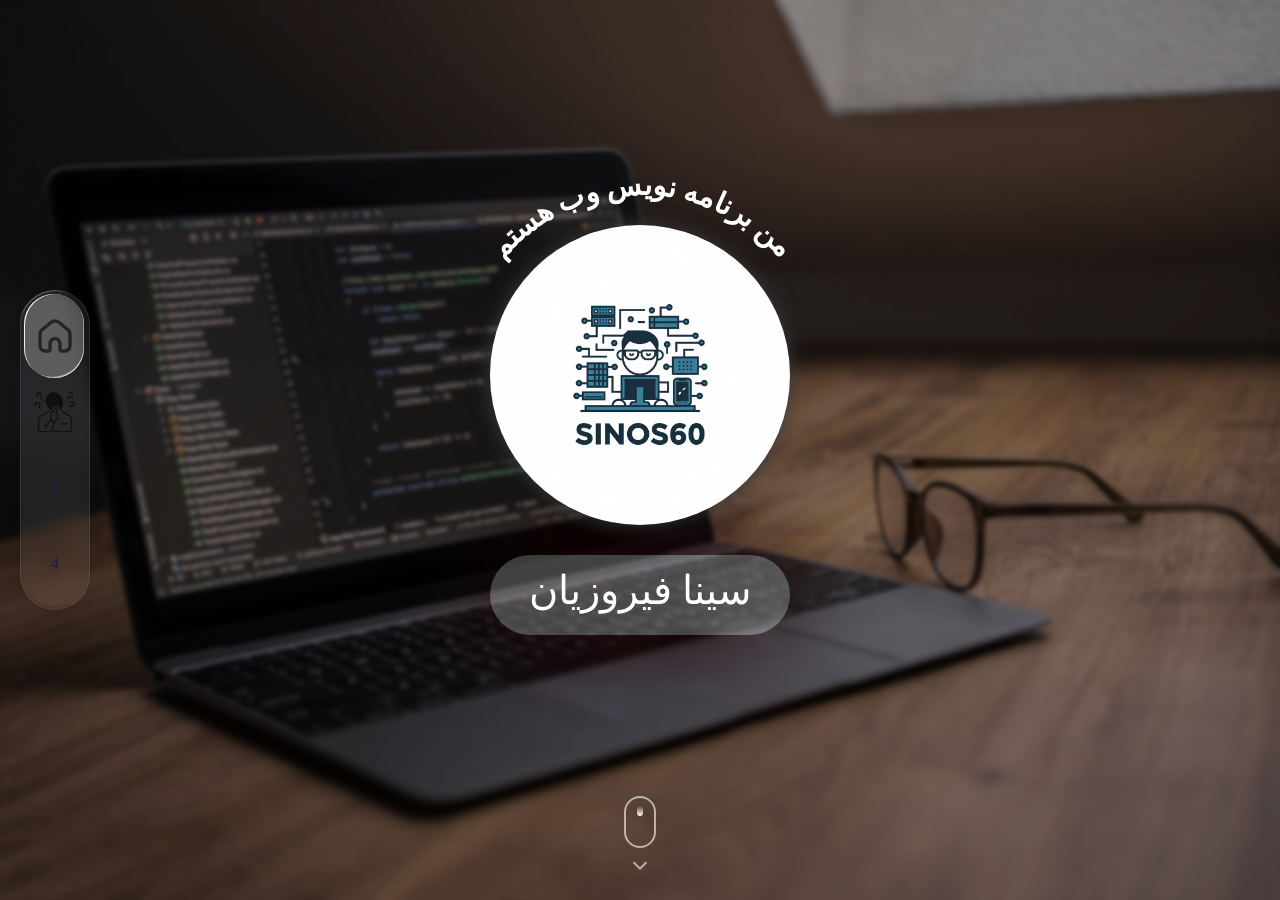
==== index.html @ b19972c1 "adding first version of my Resume" ====
<!DOCTYPE html>
<html lang="en">

<head>
    <meta charset="UTF-8">
    <meta name="viewport" content="width=device-width, initial-scale=1.0">
    <title>سینا فیروزیان | رزومه</title>

    <meta name="description"
        content="رزومه رسمی سینا فیروزیان؛ معرفی سوابق کاری، مهارت‌ها، پروژه‌ها و راه‌های ارتباطی.">
        
    <link href="https://cdn.jsdelivr.net/npm/bootstrap@5.3.8/dist/css/bootstrap.min.css" rel="stylesheet"
        integrity="sha384-sRIl4kxILFvY47J16cr9ZwB07vP4J8+LH7qKQnuqkuIAvNWLzeN8tE5YBujZqJLB" crossorigin="anonymous">


    <link rel="stylesheet" href="https://fonts.cdnfonts.com/css/iranian-sans">
    <link rel="stylesheet" href="/css/navigations.css">
    <link rel="stylesheet" href="/css/stage-1.css">
    <link rel="stylesheet" href="/css/stage-2.css">
    <link rel="stylesheet" href="/css/stage-3.css">


    <style>
        body {
            font-family: 'Iranian Sans';
            font-style: normal;
            font-weight: 800;
            src: local('Iranian Sans'), url('https://fonts.cdnfonts.com/s/19710/irsans.woff') format('woff');
        }


        .stage {
            position: fixed;
            inset: 0;
            opacity: 0;
            transform: scale(1.2);
            pointer-events: none;
            z-index: 0;
        }

        .stage.active {
            opacity: 1;
            transform: scale(1);
            pointer-events: auto;
        }


        .icon-style {
            background-size: cover;
            width: 40px;
            opacity: 0.6;
        }

        .stage {
            will-change: opacity, transform;

            transition: opacity .4s ease-in-out, transform .6s ease-in-out;
        }
    </style>


</head>

<body>

    <fieldset class="switcher">
        <label class="switcher__option">
            <input class="switcher__input" type="radio" name="theme" c-option="1" checked />
            <img class="icon-style" src="img/icon/home.png" alt="">
        </label>
        <label class="switcher__option">
            <input class="switcher__input" type="radio" name="theme" c-option="2" />
            <img class="icon-style" src="img/icon/aboutMeLogo.png" alt="">
        </label>
        <label class="switcher__option">
            <input class="switcher__input" type="radio" name="theme" c-option="3" />3
        </label>
        <label class="switcher__option">
            <input class="switcher__input" type="radio" name="theme" c-option="4" />4
        </label>
    </fieldset>

    <!-- محتوای سکشن 1 -->
    <section class="stage stage-1 active header">
        <div class="head-glasses">
            <svg class="caption-svg" viewBox="0 0 350 200" preserveAspectRatio="xMidYMid meet">
                <path id="text-curve" d="M 0 160 A 160 160 0 0 1 300 160" fill="transparent" />

                <text font-size="25" fill="#333">
                    <textPath id="typing-text" href="#text-curve" startOffset="50%" text-anchor="middle">
                    </textPath>
                </text>
            </svg>
            <img src="img/Sinos60!.jpg" alt="" loading="lazy">
            <div class="caption">
                <div class="name glass-caption">
                    <h1>سینا فیروزیان</h1>
                </div>
            </div>

            <!-- دسکتاپ -->
            <div class="scroll-hint desktop">
                <div class="mouse">
                    <div class="wheel"></div>
                </div>
                <div class="arrow"></div>
            </div>

            <!-- موبایل -->
            <div class="scroll-hint mobile">
                <div class="scroll-hand"></div>
            </div>
        </div>

    </section>


    <!-- محتوای سکشن 2 -->
    <section id="about" class="stage stage-2 about">
        <video class="bg-video" loop muted playsinline>
            <source src="/img/stage-2/stage-2.webm" type="video/webm">
        </video>
        <div class="stage-2-content">
            <h3>پیام را بکشید و جابه‌جا کنید</h3>
            <div id="chatBody"></div>
        </div>
    </section>



    <!-- محتوای سکشن 3 -->
    <section id="stage-3" class="stage stage-3">
        <div class="layout">

            <!-- ستون چپ: مهارت‌ها -->
            <aside class="skills-area">
                <section class="skills">
                    <div class="skill" data-percent="100">
                        <div class="skill-box">
                            <span class="skill-name">BootStrap</span>
                            <div class="fill"></div>
                        </div>
                    </div>

                    <div class="skill" data-percent="90">
                        <div class="skill-box">
                            <span class="skill-name">HTML</span>
                            <div class="fill"></div>
                        </div>
                    </div>

                    <div class="skill" data-percent="85">
                        <div class="skill-box">
                            <span class="skill-name">CSS</span>
                            <div class="fill"></div>
                        </div>
                    </div>

                    <div class="skill" data-percent="80">
                        <div class="skill-box">
                            <span class="skill-name">English</span>
                            <div class="fill"></div>
                        </div>
                    </div>

                    <div class="skill" data-percent="70">
                        <div class="skill-box">
                            <span class="skill-name">SQL</span>
                            <div class="fill"></div>
                        </div>
                    </div>

                    <div class="skill" data-percent="65">
                        <div class="skill-box">
                            <span class="skill-name">Django</span>
                            <div class="fill"></div>
                        </div>
                    </div>

                    <div class="skill" data-percent="55">
                        <div class="skill-box">
                            <span class="skill-name">Python</span>
                            <div class="fill"></div>
                        </div>
                    </div>

                    <div class="skill" data-percent="40">
                        <div class="skill-box">
                            <span class="skill-name">JavaScript</span>
                            <div class="fill"></div>
                        </div>
                    </div>

                    <div class="skill openmodal" data-percent="100" onclick="openModal()">
                        <div class="skill-box">
                            <span id="skill-name" class="skill-name">نمونه کار و مدارک</span>
                            <div id="fill" class="fill ProjectCertificate"></div>
                        </div>
                    </div>


                    <div id="fullModal" class="modal">
                        <div class="modal-content">
                            <span class="close" onclick="closeModal()">×</span>
                            <h2>نمونه کارها</h2>

                            <div class="projects">
                                <div class="project project-1">
                                    <div class="project-name">Explore</div>
                                </div>
                                <div class="project project-2">
                                    <div class="project-name">music-pg</div>
                                </div>
                                <div class="project project-3">
                                    <div class="project-name">panel</div>
                                </div>
                            </div>
                            <hr>
                            <h2 style="border-bottom: 1px solid; width:100px; margin-bottom:5%;padding-bottom:2%;">مدارک
                            </h2>
                            <div>چیزی یافت نشد!</div>
                            </main>
                        </div>
                    </div>

                </section>
            </aside>

            <!-- ستون راست: نمونه کار -->
            <main class="right">
                <h2>نمونه کارها</h2>

                <div class="projects">
                    <div class="project  project-1">
                        <div class="project-name">Explore</div>
                    </div>
                    <div class="project  project-2">
                        <div class="project-name">music-pg</div>
                    </div>
                    <div class="project project-3">
                        <div class="project-name">panel</div>
                    </div>
                </div>
                <hr>
                <h2 style="border-bottom: 1px solid; width:100px; margin-bottom:5%;padding-bottom:2%;">مدارک</h2>
                <div>چیزی یافت نشد!</div>
            </main>
        </div>


    </section>


    <section class="stage stage-4">
        © 2025 – Sinos60! | تمامی حقوق محفوظ است
    </section>

    <script>
        function openModal() {
            const modal = document.querySelector('.modal');
            modal.style.display = 'block';
            setTimeout(() => modal.classList.add('active'), 10);
        }

        function closeModal() {
            const modal = document.querySelector('.modal');
            modal.classList.remove('active');
            setTimeout(() => modal.style.display = 'none', 500);
        }


    </script>

    <!-- #typing Effect/stage-1 -->
    <script>
        const texts = [
            "من برنامه نویس وب هستم",
        ];

        let textIndex = 0;
        let charIndex = 0;
        let isDeleting = false;
        const speed = 100;
        const deleteSpeed = 50;
        const delayBetweenTexts = 1500;

        function typeEffect() {
            const element = document.getElementById("typing-text");
            const currentText = texts[textIndex];

            if (isDeleting) {
                element.textContent = currentText.substring(0, charIndex--);
            } else {
                element.textContent = currentText.substring(0, charIndex++);
            }

            if (!isDeleting && charIndex === currentText.length) {
                setTimeout(() => isDeleting = true, delayBetweenTexts);
            } else if (isDeleting && charIndex === 0) {
                isDeleting = false;
                textIndex = (textIndex + 1) % texts.length;
            }

            setTimeout(typeEffect, isDeleting ? deleteSpeed : speed);
        }

        typeEffect();
    </script>

    <script>

        let skillTimeouts = []; // ذخیره timeoutها
        let demoStage2Started = false;
        let isTransitioning = false;
        let current = 0;
        let pendingIndex = null;

        const stages = [...document.querySelectorAll('.stage')];
        const radios = [...document.querySelectorAll('.switcher__input')];

        function showStage(index) {
            if (isTransitioning) {
                pendingIndex = index;
                return;
            }

            isTransitioning = true;

            // cleanup Stage قبلی
            cleanupStage(current);

            stages.forEach((stage, i) => {
                if (i === index) {
                    stage.classList.add('active');
                    initStage(i);
                } else {
                    stage.classList.remove('active');
                }
            });

            if (radios[index]) radios[index].checked = true;

            setTimeout(() => {
                isTransitioning = false;

                if (pendingIndex !== null && pendingIndex !== current) {
                    const next = pendingIndex;
                    pendingIndex = null;
                    current = next;
                    showStage(current);
                }
            }, 600);

            current = index;
        }

        function initStage(i) {
            if (i === 1 && !demoStage2Started) {
                demoStage2Started = true;
                startDemo(); // تابع دلخواه خودت
                playBgVideo();
            }

            if (i === 2) {
                const stage = stages[i];
                animateSkills(stage);
            }
        }

        function cleanupStage(i) {
            const stage = stages[i];
            if (!stage) return;

            // لغو تمام timeoutهای مهارت‌ها
            skillTimeouts.forEach(t => clearTimeout(t));
            skillTimeouts = [];

            const skills = stage.querySelectorAll('.skill');
            skills.forEach(skill => {
                const box = skill.querySelector('.skill-box');
                const fill = skill.querySelector('.fill');

                box.style.transform = 'translateX(-120px)';
                box.style.opacity = '0';
                box.style.width = '70px';
                fill.style.width = '0';
            });
        }

        function animateSkills(container) {
            const skills = container.querySelectorAll('.skill');

            skills.forEach((skill, index) => {
                const box = skill.querySelector('.skill-box');
                const fill = skill.querySelector('.fill');
                const percent = skill.dataset.percent;

                skillTimeouts.push(setTimeout(() => {
                    box.style.transform = 'translateX(0)';
                    box.style.opacity = '1';
                }, index * 350));

                skillTimeouts.push(setTimeout(() => {
                    box.style.width = '100%';
                }, skills.length * 350 + index * 250));

                skillTimeouts.push(setTimeout(() => {
                    fill.style.width = percent + '%';
                }, skills.length * 350 + index * 250 + 600));
            });
        }

        function playBgVideo() {
            const video = document.querySelector('.bg-video');
            if (!video) return;

            const playPromise = video.play();
            if (playPromise !== undefined) {
                playPromise.catch(error => {
                    console.log('Video play failed:', error);
                });
            }
        }

        /* ---------- radio navigation ---------- */
        radios.forEach(radio => {
            radio.addEventListener('change', function () {
                const target = +this.getAttribute('c-option') - 1;
                showStage(target);
            });
        });

        /* ---------- mouse wheel ---------- */
        window.addEventListener('wheel', e => {
            e.preventDefault();
            if (isTransitioning) return;

            const dir = Math.sign(e.deltaY);
            if (dir === 0) return;

            const next = current + dir;
            if (next < 0 || next >= stages.length) return;

            showStage(next);
        }, { passive: false });

        /* ---------- touch ---------- */
        /*        let startY = 0;
                window.addEventListener('touchstart', e => {
                    startY = e.touches[0].clientY;
                });
                window.addEventListener('touchend', e => {
                    if (isTransitioning) return;
        
                    const delta = startY - e.changedTouches[0].clientY;
                    if (Math.abs(delta) < 50) return;
        
                    const dir = delta > 0 ? 1 : -1;
                    const next = current + dir;
                    if (next < 0 || next >= stages.length) return;
        
                    showStage(next);
                });
        */
        // شروع اولیه
        showStage(current);

    </script>

    <!-- stage-3/script -->
    <script>
        let demoStarted = false;
        let lastX = 0;
        let lastY = 0;
        let velocityX = 0;
        let velocityY = 0;

        function isMobile() {
            return window.innerWidth < 768;
        }


        // ---------- اجرا فقط یک بار ----------
        function startDemo() {
            const messages = [
                "من سینا فیروزیان هستم !",
                `کسی که از ساختن، فکر کردن و تبدیل ایده به نتیجه لذت می‌برد.`,
                "چیزی که برای من جذابه، روند خلق یک محصول از صفره!!",
                "به کارهایی علاقه دارم که ذهن را درگیر می‌کنند",
                "کارهایی که با تمرکز، دقت و کمی وسواس می‌شود آن‌ها را بهتر و بهتر کرد",
                "متولد ۱۶ دی ۱۳۸۵ و زاده‌ی بهشهر هستم",
                "مسیرم را با یادگیری مداوم و تجربه جلو می‌برم و سعی می‌کنم در هر پروژه، کیفیت و تمیزی اجرا را در اولویت قرار بدهم"
            ];

            const create = isMobile() ? createMessageMobile : createMessage;
            let delay = 0;

            messages.forEach((msg, i) => {
                setTimeout(() => requestAnimationFrame(() => create(msg)), 1500 + i * 2000);
            });
        }




        function isOverlapping(x, y, w, h, elements) {
            return elements.some(el => {
                const ex = el.offsetLeft;
                const ey = el.offsetTop;
                const ew = el.offsetWidth;
                const eh = el.offsetHeight;

                return !(
                    x + w <= ex ||
                    x >= ex + ew ||
                    y + h <= ey ||
                    y >= ey + eh
                );
            });
        }



        // ---------- ایجاد پیام ----------
        function createMessage(text) {
            const msg = document.createElement('div');
            msg.className = 'draggable';
            msg.style.position = 'absolute';
            msg.style.opacity = '0';
            msg.style.transition = 'opacity 1s ease';

            const textEl = document.createElement('div');
            textEl.className = 'message-text';
            textEl.textContent = text;
            msg.appendChild(textEl);

            const meta = document.createElement('div');
            meta.className = 'meta';
            const now = new Date();
            const hours = now.getHours().toString().padStart(2, '0');
            const minutes = now.getMinutes().toString().padStart(2, '0');
            meta.innerHTML = `<span class="time">${hours}:${minutes}</span><span class="ticks sent">✔✔</span>`;
            msg.appendChild(meta);

            chatBody.appendChild(msg); // اضافه کردن قبل از گرفتن اندازه

            const area = chatBody.getBoundingClientRect();
            const SAFE = { left: 10, right: 10, top: 25, bottom: 25 };
            const maxX = area.width - msg.offsetWidth - SAFE.right;
            const maxY = area.height - msg.offsetHeight - SAFE.bottom;
            const minX = SAFE.left;
            const minY = SAFE.top;

            const existingMessages = [...chatBody.querySelectorAll('.draggable')].filter(m => m !== msg);

            let x, y, attempts = 0;
            const MAX_ATTEMPTS = 100;

            do {
                x = Math.random() * (maxX - minX) + minX;
                y = Math.random() * (maxY - minY) + minY;
                attempts++;
            } while (isOverlapping(x, y, msg.offsetWidth, msg.offsetHeight, existingMessages) && attempts < MAX_ATTEMPTS);

            msg.style.left = x + 'px';
            msg.style.top = y + 'px';

            setTimeout(() => {
                msg.style.opacity = '1';
                const ticks = msg.querySelector('.ticks');
                setTimeout(() => ticks.className = 'ticks delivered', 500);
                setTimeout(() => ticks.className = 'ticks seen', 1200);
            }, 50);

            enableDrag(msg);
        }

        function createMessageMobile(text) {
            const msg = document.createElement('div');
            msg.className = 'draggable mobile-message';
            msg.style.opacity = '0';
            msg.style.transition = 'opacity 0.8s ease';

            const textEl = document.createElement('div');
            textEl.className = 'message-text';
            textEl.textContent = text;
            msg.appendChild(textEl);

            const meta = document.createElement('div');
            meta.className = 'meta';
            const now = new Date();
            const hours = now.getHours().toString().padStart(2, '0');
            const minutes = now.getMinutes().toString().padStart(2, '0');
            meta.innerHTML = `<span class="time">${hours}:${minutes}</span><span class="ticks sent">✔✔</span>`;
            msg.appendChild(meta);

            chatBody.appendChild(msg);

            setTimeout(() => {
                msg.style.opacity = '1';
                const ticks = msg.querySelector('.ticks');
                setTimeout(() => ticks.className = 'ticks delivered', 500);
                setTimeout(() => ticks.className = 'ticks seen', 1200);
            }, 50);

        }


        // ---------- drag موس ----------
        let activeDragEl = null;
        let dragOffsetX = 0;
        let dragOffsetY = 0;
        let topZIndex = 1;

        function enableDrag(el) {
            el.addEventListener('mousedown', e => {
                activeDragEl = el;
                dragOffsetX = e.clientX - el.offsetLeft;
                dragOffsetY = e.clientY - el.offsetTop;
                lastX = e.clientX;
                lastY = e.clientY;
                velocityX = 0;
                velocityY = 0;
                el.style.cursor = 'grabbing';

                topZIndex++;
                el.style.zIndex = topZIndex;

                e.preventDefault();
            });
        }

        window.addEventListener('mousemove', e => {
            if (!activeDragEl) return;

            // محاسبه‌ی velocity درست
            velocityX = e.clientX - lastX;
            velocityY = e.clientY - lastY;

            lastX = e.clientX;
            lastY = e.clientY;

            activeDragEl.style.left = (e.clientX - dragOffsetX) + 'px';
            activeDragEl.style.top = (e.clientY - dragOffsetY) + 'px';
        });

        window.addEventListener('mouseup', e => {
            if (!activeDragEl) return;


            activeDragEl.style.cursor = 'grab';
            activeDragEl = null;
        });

    </script>


    <script src="https://cdn.jsdelivr.net/npm/bootstrap@5.3.8/dist/js/bootstrap.bundle.min.js"
        integrity="sha384-FKyoEForCGlyvwx9Hj09JcYn3nv7wiPVlz7YYwJrWVcXK/BmnVDxM+D2scQbITxI"
        crossorigin="anonymous"></script>
</body>

</html>
---- css/navigations.css ----
body {
       --c-glass: #bbbbbc;
       --c-light: #fff;
       --c-dark: #000;

       --c-content: #224;
       --c-action: #0052f5;

       --c-bg: #E8E8E9;

       --glass-reflex-dark: 1;
       --glass-reflex-light: 1;

       --saturation: 150%;

       font-optical-sizing: auto;
       background: var(--c-bg);
       color: var(--c-content);

       transition: background 400ms cubic-bezier(1, 0.0, 0.4, 1), color 400ms cubic-bezier(1, 0.0, 0.4, 1);

       overscroll-behavior: contain;
       /* جلوگیری از Pull-to-Refresh */
       touch-action: none;
       /* غیرفعال کردن رفتار پیش‌فرض تا خودمان کنترل کنیم */

   }

   .switcher {
       direction: ltr;
       position: fixed;
       z-index: 5;
       left: 50%;
       translate: -50%;
       display: flex;
       align-items: center;
       gap: 8px;
       height: 70px;
       box-sizing: border-box;
       padding: 8px 12px 10px;
       margin: 0 auto;
       border: none;
       border-radius: 99em;
       font-size: var(--fz);
       background-color: color-mix(in srgb, var(--c-glass) 12%, transparent);
       backdrop-filter: blur(8px) url(#switcher) saturate(var(--saturation));
       -webkit-backdrop-filter: blur(8px) saturate(var(--saturation));
       box-shadow:
           inset 0 0 0 1px color-mix(in srgb, var(--c-light) calc(var(--glass-reflex-light) * 10%), transparent),
           inset 1.8px 3px 0px -2px color-mix(in srgb, var(--c-light) calc(var(--glass-reflex-light) * 20%), transparent),
           inset -2px -2px 0px -2px color-mix(in srgb, var(--c-light) calc(var(--glass-reflex-light) * 0%), transparent),
           inset -3px -8px 1px -6px color-mix(in srgb, var(--c-light) calc(var(--glass-reflex-light) * 0%), transparent),
           inset -0.3px -1px 4px 0px color-mix(in srgb, var(--c-dark) calc(var(--glass-reflex-dark) * 12%), transparent),
           inset -1.5px 2.5px 0px -2px color-mix(in srgb, var(--c-dark) calc(var(--glass-reflex-dark) * 20%), transparent),
           inset 0px 3px 4px -2px color-mix(in srgb, var(--c-dark) calc(var(--glass-reflex-dark) * 20%), transparent),
           inset 2px -6.5px 1px -4px color-mix(in srgb, var(--c-dark) calc(var(--glass-reflex-dark) * 10%), transparent),
           0px 1px 5px 0px color-mix(in srgb, var(--c-dark) calc(var(--glass-reflex-dark) * 10%), transparent),
           0px 6px 16px 0px color-mix(in srgb, var(--c-dark) calc(var(--glass-reflex-dark) * 8%), transparent);
       transition:
           background-color 400ms cubic-bezier(1, 0.0, 0.4, 1),
           box-shadow 400ms cubic-bezier(1, 0.0, 0.4, 1);
   }

   .switcher__legend {
       position: absolute;
       width: 1px;
       height: 1px;
       margin: -1px;
       border: 0;
       padding: 0;
       white-space: nowrap;
       clip-path: inset(100%);
       clip: rect(0 0 0 0);
       overflow: hidden;
   }

   .switcher__input {
       clip: rect(0 0 0 0);
       clip-path: inset(100%);
       height: 1px;
       width: 1px;
       overflow: hidden;
       position: absolute;
       white-space: nowrap;
   }

   .switcher__icon {
       display: block;
       width: 100%;
       transition: scale 200ms cubic-bezier(0.5, 0, 0, 1);
   }

   .switcher__filter {
       position: absolute;
       width: 0;
       height: 0;
       z-index: -1;
   }

   .switcher__option {
       --c: var(--c-content);
       display: flex;
       justify-content: center;
       align-items: center;
       padding: 0 16px;
       width: 68px;
       height: 100%;
       box-sizing: border-box;
       border-radius: 99em;
       opacity: 1;
       transition: all 160ms;
   }

   .switcher__option:hover {
       --c: var(--c-action);
       cursor: pointer;
   }

   .switcher__option:hover .switcher__icon {
       scale: 1.2;
   }

   .switcher__option:has(input:checked) {
       --c: var(--c-content);
       cursor: auto;
   }

   .switcher__option:has(input:checked) .switcher__icon {
       scale: 1;
   }

   .switcher::after {
       content: '';
       position: absolute;
       left: 4px;
       top: 4px;
       display: block;
       width: 84px;
       height: calc(100% - 10px);
       border-radius: 99em;
       background-color: color-mix(in srgb, var(--c-glass) 36%, transparent);
       z-index: -1;
       box-shadow:
           inset 0 0 0 1px color-mix(in srgb, var(--c-light) calc(var(--glass-reflex-light) * 10%), transparent),
           inset 2px 1px 0px -1px color-mix(in srgb, var(--c-light) calc(var(--glass-reflex-light) * 90%), transparent),
           inset -1.5px -1px 0px -1px color-mix(in srgb, var(--c-light) calc(var(--glass-reflex-light) * 80%), transparent),
           inset -2px -6px 1px -5px color-mix(in srgb, var(--c-light) calc(var(--glass-reflex-light) * 60%), transparent),
           inset -1px 2px 3px -1px color-mix(in srgb, var(--c-dark) calc(var(--glass-reflex-dark) * 20%), transparent),
           inset 0px -4px 1px -2px color-mix(in srgb, var(--c-dark) calc(var(--glass-reflex-dark) * 10%), transparent),
           0px 3px 6px 0px color-mix(in srgb, var(--c-dark) calc(var(--glass-reflex-dark) * 8%), transparent);
   }

   .switcher:has(input[c-option="1"]:checked)::after {
       translate: 0 0;
       transform-origin: right;
       transition:
           background-color 400ms cubic-bezier(1, 0.0, 0.4, 1),
           box-shadow 400ms cubic-bezier(1, 0.0, 0.4, 1),
           translate 400ms cubic-bezier(1, 0.0, 0.4, 1);
       animation: scaleToggle 440ms ease;
   }

   .switcher:has(input[c-option="2"]:checked)::after {
       translate: 76px 0;
       transition:
           background-color 400ms cubic-bezier(1, 0.0, 0.4, 1),
           box-shadow 400ms cubic-bezier(1, 0.0, 0.4, 1),
           translate 400ms cubic-bezier(1, 0.0, 0.4, 1);
       animation: scaleToggle2 440ms ease;
   }

   .switcher[c-previous="1"]:has(input[c-option="2"]:checked)::after {
       transform-origin: left;
   }

   .switcher[c-previous="3"]:has(input[c-option="2"]:checked)::after {
       transform-origin: right;
   }

   .switcher:has(input[c-option="3"]:checked)::after {
       translate: 152px 0;
       transform-origin: left;
       transition:
           background-color 400ms cubic-bezier(1, 0.0, 0.4, 1),
           box-shadow 400ms cubic-bezier(1, 0.0, 0.4, 1),
           translate 400ms cubic-bezier(1, 0.0, 0.4, 1);
       animation: scaleToggle3 440ms ease;
   }

   .switcher:has(input[c-option="4"]:checked)::after {
       translate: 228px 0;
       /* یا عرض مناسب برای چهارمین گزینه */
       transform-origin: left;
       /* یا right بسته به طراحی */
       transition:
           background-color 400ms cubic-bezier(1, 0.0, 0.4, 1),
           box-shadow 400ms cubic-bezier(1, 0.0, 0.4, 1),
           translate 400ms cubic-bezier(1, 0.0, 0.4, 1);
       animation: scaleToggle4 440ms ease;
   }



   @keyframes scaleToggle {
       0% {
           scale: 1 1;
       }

       50% {
           scale: 1.1 1;
       }

       100% {
           scale: 1 1;
       }
   }

   @keyframes scaleToggle2 {
       0% {
           scale: 1 1;
       }

       50% {
           scale: 1.2 1;
       }

       100% {
           scale: 1 1;
       }
   }

   @keyframes scaleToggle3 {
       0% {
           scale: 1 1;
       }

       50% {
           scale: 1.1 1;
       }

       100% {
           scale: 1 1;
       }
   }

   @keyframes scaleToggle4 {
       0% {
           scale: 1 1;
       }

       50% {
           scale: 1.1 1;
       }

       100% {
           scale: 1 1;
       }
   }

   @media (max-width:450px) {
       .switcher {
           bottom: 10px;
       }
   }

   @media (min-width: 451px) {
       .switcher {
           flex-direction: column;
           width: 70px;
           height: auto;
           padding: 12px 8px;
           top: 50%;
           left: 20px;
           right: auto;
           translate: 0 -50%;
       }

       .switcher__option {
           width: 100%;
           height: 68px;
           padding: 16px 0;
       }

   }

   @media (min-width: 451px) {
       .switcher::after {
           right: 4px;
           top: 4px;
           width: calc(100% - 10px);
           height: 84px;
       }

       .switcher:has(input[c-option="1"]:checked)::after {
           translate: 0 0;
       }

       .switcher:has(input[c-option="2"]:checked)::after {
           translate: 0 76px;
       }

       .switcher:has(input[c-option="3"]:checked)::after {
           translate: 0 152px;
       }

       .switcher:has(input[c-option="4"]:checked)::after {
           translate: 0 228px;
       }
   }
---- css/stage-1.css ----
.header {
      align-items: center;
      justify-content: center;
      width: 100%;
      height: 100dvh;
      background-repeat: no-repeat;
      background-size: cover;
      background-image: url("/img/stage-1/bg.jpg");
      /* background-image: url("/img/stage-1/stage-1.gif"); */
  }

  /* background-image: url("/img/BG/first-BG.jpg"); */

  .header::before {
      content: "";
      position: absolute;
      inset: 0;
      background: rgba(0, 0, 0, 0.39);
      backdrop-filter: blur(2px);
      -webkit-backdrop-filter: blur(10px);
      z-index: 0;
  }

  .head-glasses {
      display: flex;
      flex-direction: column;
      align-items: center;
      justify-content: center;
      width: 100%;
      height: 100%;
      position: relative;
      max-width: 400px;
      margin: auto;
  }

  .head-glasses img {
      background-size: contain;
      width: 300px;
      border-radius: 50%;
      box-shadow: 0 0 20px rgb(58, 58, 58);
      z-index: 5;
      height: auto;
      display: block;
      pointer-events: none;
  }

  .glass-caption {
      background: rgba(255, 255, 255, 0.233);
      border-radius: 5rem;
  }


  .caption,
  .head-glasses img {
      animation: namemove 2.5s cubic-bezier(0.4, 0, 0.6, 1) infinite;

  }

  @keyframes namemove {
      0% {
          transform: translateY(0);
      }

      50% {
          transform: translateY(12px);
      }

      100% {
          transform: translateY(0);
      }
  }



  .head-glasses .caption {
      height: 150px;
  }

  .caption .name {
      color: #ffffff;
      justify-self: center;
      width: 300px;
      margin-top: 10%;
      text-align: center;
      align-content: center;
      font-size: 35px;
      height: 80px;
      font-family: sans-serif, Tahoma, ;
      box-shadow: 0 0px 100px rgb(31, 0, 0);
  }



  /* SVG روی تصویر */
  .caption-svg {
      position: absolute;
      top: -204px;
      left: 30px;
      width: 100%;
      height: 100%;
      pointer-events: none;
      /* کلیک‌ها از تصویر عبور کنند */
  }

  #typing-text {
      fill: #ffffff !important
  }

  @media (max-width:450px) {


      .header::before {
          content: "";
          position: absolute;
          inset: 0;
          background: rgba(0, 0, 0, 0);
          backdrop-filter: blur(2px);
          -webkit-backdrop-filter: blur(2px);
          z-index: 0;
      }

      .head-glasses img {
          width: 200px;
      }

      .caption .name {
          width: 250px;
          height: 60px;
          font-size: 28px;
      }

      .typing-container {
          margin-top: 100px;
          font-family: monospace;
          font-size: 18px;
          scale: 1.2;
      }

      .head-glasses svg {
          top: -150px;
      }
  }

  .scroll-hint {
      position: absolute;
      bottom: 32px;
      left: 50%;
      transform: translateX(-50%);
      display: flex;
      flex-direction: column;
      align-items: center;
      gap: 10px;
      z-index: 100;
  }

  /* نسخه دسکتاپ و موبایل */


  @media (max-width: 650px) {
      .desktop {
          display: none !important;
      }

      .mobile {
          display: flex !important;
      }

      .scroll-hand {
          width: 20px;
          height: 20px;
      }

      /* Finger */
      /* .scroll-hand {
          width: 5px;
          height: 30px;
          background: #000;
          border-radius: 10px;
          position: relative;
          bottom: 60px;
          left: 50%;
          transform: translateX(-50%);
          animation: swipe 2s ease-in-out infinite;
      } */

  }

  @media (min-width:651px) {
      .desktop {
          display: flex;
      }

      .mobile {
          display: none;
      }
  }

  /* Mouse + Wheel */
  .mouse {
      width: 32px;
      height: 52px;
      border-radius: 20px;
      border: 2px solid rgba(255, 255, 255, 0.6);
  }

  .wheel {
      width: 6px;
      height: 10px;
      background: linear-gradient(180deg, #ffffff0c, #ffffff);
      border-radius: 4px;
      position: absolute;
      top: 10px;
      left: 50%;
      transform: translateX(-50%);
      animation: wheelMove 1.6s ease-in-out infinite;
  }

  /* Arrow */
  .arrow {
      width: 10px;
      height: 10px;
      border-right: 2px solid rgba(255, 255, 255, 0.6);
      border-bottom: 2px solid rgba(255, 255, 255, 0.6);
      transform: rotate(45deg);
      animation: arrowMove 1.6s infinite;
  }

  /* Keyframes */
  @keyframes wheelMove {
      0% {
          opacity: 1;
          transform: translate(-50%, 0);
      }

      70% {
          opacity: 0;
          transform: translate(-50%, 18px);
      }

      100% {
          opacity: 0;
      }
  }

  @keyframes arrowMove {

      0%,
      100% {
          opacity: 0.4;
          transform: rotate(45deg) translate(0, 0);
      }

      50% {
          opacity: 1;
          transform: rotate(45deg) translate(6px, 6px);
      }
  }
---- css/stage-2.css ----
#about h3 {
     pointer-events: none;
 }

 /* نسخه دسکتاپ و موبایل */


 @media (max-width: 650px) {

     #about h3 {
         display: none;
     }
 }

 @media (min-width:651px) {

     #about h3 {
         position: absolute;
         top: 50%;
         transform: translateY(-50%);
         display: flex;
         justify-self: center;
         animation: notif 3s ease infinite;
     }

     @keyframes notif {
         0% {
             opacity: 0.1;
         }

         50% {
             opacity: .6;
         }

         100% {
             opacity: 0.1;
         }
     }

     #chatBody {
         width: 100%;
     }

     .stage-2 .stage-2-content {
         backdrop-filter: blur(2px);
         -webkit-backdrop-filter: blur(2px);
     }

 }

 #about {
     /* background-image: url("/img/about/bg-About.jpg"); */
     color: #fff;
     background-repeat: no-repeat;
     font-size: 25px;
     direction: rtl;
     background: url("/img/stage-2/AboutMe9.jpg");
     background-size: cover;
     width: 100%;

     align-items: center;
     justify-content: center;
 }


 #about::before {
     will-change: backdrop-filter;
 }

 @media (min-width: 1370px) {
     #about {
         font-size: 55px;

     }
 }

 @media (max-width: 768px) {
     #about::before {
         backdrop-filter: none;
         -webkit-backdrop-filter: none;
     }
 }



 /* #about::after {
     content: "";
     position: absolute;
     inset: 0;
     background: radial-gradient(circle,
             transparent 40%,
             rgba(0, 0, 0, 0.76) 100%);
     pointer-events: none;
     opacity: 0;
     animation: hale 5s linear infinite;
 }

 @keyframes hale {
     0% {
         opacity: .8;
     }

     50% {
         opacity: 1;
     }

     100% {
         opacity: .8;
     }
 } */

 #chatBody {
     width: 100%;
 }

 .draggable {
     padding: 10px 14px 30px 14px;
     /* margin-right: 50px; */
     border-radius: 30px;
     border-bottom-right-radius: 4px;
     max-width: 35%;
     height: auto;
     align-self: flex-start;
     font-family: "Iranian Sans";
     line-height: 1.5;
     position: relative;
     word-wrap: break-word;
     font-size: 17px;
     background-color: rgba(253, 243, 229, 0.315);
     color: #1f1300;
     box-shadow: 0 10px 25px rgba(0, 0, 0, 0.3);
     backdrop-filter: blur(7.4px);
     -webkit-backdrop-filter: blur(7.4px);
     border: 1px solid rgba(255, 255, 255, 0.103);
     color: #000000;
     position: absolute;
     cursor: grab;
     transition: all 0.3s ease-out;
     opacity: 0;
     transform: translateY(20px) scale(0.8);
     user-select: none;
     /* استاندارد */
     -webkit-user-select: none;
     /* برای مرورگرهای WebKit */
     -moz-user-select: none;
     /* برای فایرفاکس */
     -ms-user-select: none;
     z-index: 10;

 }



 .draggable:active {
     cursor: grabbing;
 }

 .meta {
     direction: ltr;
     position: absolute;
     bottom: 4px;
     right: 15px;
     display: flex;
     align-items: center;
     gap: 4px;
     font-size: 15px;
     color: #ffffffc0;
     user-select: none;
 }

 @media (max-width: 768px) {
     #chatBody {
         display: flex;
         flex-direction: column;
         gap: 0px;
         margin-right: -15px;

     }

     .mobile-message {
         margin-top: 5px;
         position: relative !important;
         max-width: 100%;
         align-self: flex-start;
         align-items: flex-start
     }
 }


 @media (max-width: 450px) {
     .mobile-message {
         margin-top: -25px;
         margin-bottom: 20px;
         position: relative !important;
         max-width: 102%;
         align-self: flex-start;
         font-size: 60%;
     }
 }

 /* تیک‌ها */
 .ticks {
     letter-spacing: -6px;
     font-weight: bold;
     color: #9e9e9e;
 }

 .ticks.sent {
     color: #9e9e9e;
 }

 .ticks.delivered {
     color: #9e9e9e;
 }

 .ticks.seen {
     color: #34b7f1;
 }

 .draggable {
     will-change: transform, left, top;
 }

 .stage-2 {
     position: relative;
     overflow: hidden;
 }

 .bg-video {
     position: absolute;
     inset: 0;
     width: 100%;
     height: 100%;
     object-fit: cover;
     z-index: 0;
 }

 .stage-2-content {
     position: relative;
     z-index: 1;
     height: 100%;
     padding: 24px;
     color: #fff;
 }

 #chatBody {
     height: 100vh;
     /* font-size: 45px;
     font-weight: bold */
 }
---- css/stage-3.css ----
#stage-3 {
        font-size: 32px;
        /* background: url('/img/about/AboutMe8.jpg'); */
        /* background: url('/img/skills/deep-stage-3.jpg'); */
        background-size: cover;
        color: #fff;
        background-repeat: no-repeat;
        /* background-size: cover; */
        font-size: 25px;
        direction: rtl;
        background-size: cover;
    }



    .skills {
        display: flex;
        flex-direction: column;
        justify-items: center;
        justify-content: center;
        margin-right: 60px;
    }

    .skill {
        margin-bottom: 8%;
    }

    /* باکس اصلی */
    .skill-box {
        position: relative;
        width: 70px;
        /* حالت اسم */
        height: 38px;
        max-width: 100%;
        background: #222;
        border-radius: 2rem;
        overflow: hidden;
        transform: translateX(-120px);
        opacity: 0;
        transition:
            transform 0.6s ease,
            opacity 0.6s ease,
            width 0.6s ease;
    }

    @media (max-width: 900px) {
        .layout {
            grid-template-columns: 1fr;
            /* یک ستون */
        }

        .skills-area {
            padding: 40px 20px;
            width: 90%;
            max-width: 400px;
            margin: 0 auto;
        }

        .right {
            display: none;
        }

        .skills {
            display: flex;
            flex-direction: column;
            justify-items: center;
            /* justify-content: center; */
            margin-right: 20px;
            margin-top: -30%;
        }
    }



    .skill-name {
        position: absolute;
        left: 0;
        z-index: 2;
        color: #fff;
        font-size: 20px;
        font-weight: 600;
        padding-left: 12px;
        line-height: 28px;
        white-space: nowrap;
    }

    /* نوار پرشونده */
    .fill {
        position: absolute;
        left: 0;
        top: 0;
        height: 100%;
        width: 0;
        background: linear-gradient(90deg, #ff4d4d, #ff9900);
        transition: width 1s ease;
        z-index: 1;
    }


    /* ستون راست */
    .right {
        padding: 60px;
        color: #0e0e0e;
    }

    /* ریسپانسیو موبایل */
    @media (max-width: 900px) {
        .layout {
            grid-template-columns: 1fr;
        }

        .left {
            border-bottom: 1px solid #222;
        }
    }

    .layout {
        display: grid;
        grid-template-columns: auto 1fr;
        min-height: 100vh;
    }

    .skills-area {
        width: clamp(420px, 40vw, 560px);
        /* کلیدی */
        padding: 60px 0 60px 40px;
        background: #0e0e0e;
        display: flex;
        flex-direction: column;
        justify-content: center;
        border-radius: 2rem 0 0 2rem ;
        height: 100vh;
        box-shadow: 0 0 10px 7px gray;
    }

    .openmodal {
        display: none;
    }



    .modal {
        position: fixed;
        z-index: 9999;
        inset: 0;
        width: 100%;
        height: 100%;
        background: rgba(0, 0, 0, 0.7);
        opacity: 0;
        transition: all 1s ease;
    }

    .modal.active {
        opacity: 1;
    }

    .modal-content {
        background: #fff;
        width: 100%;
        height: 100%;
        padding: 40px;
        position: relative;
    }

    .close {
        position: absolute;
        top: 0px;
        left: 20px;
        font-size: 40px;
        cursor: pointer;
    }

    .projects {
        display: flex;
        justify-items: center;
        align-items: center;
        gap: 50px;
        margin-bottom: 8%;
        margin-top: 8%;
    }

    .project {
        background: rgb(20, 20, 20);
        background-image: url("/img/stage-3/deep-stage-3.jpg");
        background-size: cover;
        border-radius: 2rem;
        height: 10rem;
        width: 10rem;
        box-shadow: 10px 8px 20px 0px gray, inset 0px 0px 10px white;
        transition: transform .6s ease;
        display: flex;
        align-content: center;
        flex-direction: column-reverse;
        flex-wrap: nowrap;
    }

    .project-name {
        background: #22222281;
        box-shadow: inset 0 0 20px rgba(255, 255, 255, 0.438);
        display: flex;
        border-radius: 0 0 2rem 2rem;
        align-content: center;
        flex-wrap: wrap;
        flex-direction: column;
        padding: 5%;
        margin-bottom: 1%;
        pointer-events: none;
        color: white;

    }

    @media (hover: hover) {


        .project:hover {
            transform: scale(1.2);
            animation: rotate .6s ease-in-out infinite alternate;
        }

        @keyframes rotate {
            0% {
                transform: scale(1.2) rotate(5deg);
            }

            100% {
                transform: scale(1.2) rotate(-5deg);
            }
        }
    }

    @media (max-width: 900px) {
        .openmodal {
            display: block;
        }

        #fill {
            background: linear-gradient(90deg, #ff0000, #ff5100);

        }

        #skill-name {
            text-align: center;
            justify-self: anchor-center;
        }

        .projects {
            display: flex;
            justify-items: center;
            margin: 8% auto;
            flex-wrap: wrap;
            gap: 20px;
        }

        .project {
            /* flex: 0 0 calc(50%); */
            /* هر آیتم نصف عرض به‌علاوه نصف gap */
            box-sizing: border-box;
            height: 8rem;
            width: 8rem;
            /* شامل padding و border شود */
        }
    }
    .project-1{background: url("/img/stage-3/Explore.png"); background-size: cover;}
    .project-2{background: url("/img/stage-3/nusic-pg.png"); background-size: cover;}
        
    .project-3{background: url("/img/stage-3/panel.png"); background-size: cover;box-shadow: 10px 8px 20px 0px gray, inset 0px 0px 10px rgb(0, 0, 0);}
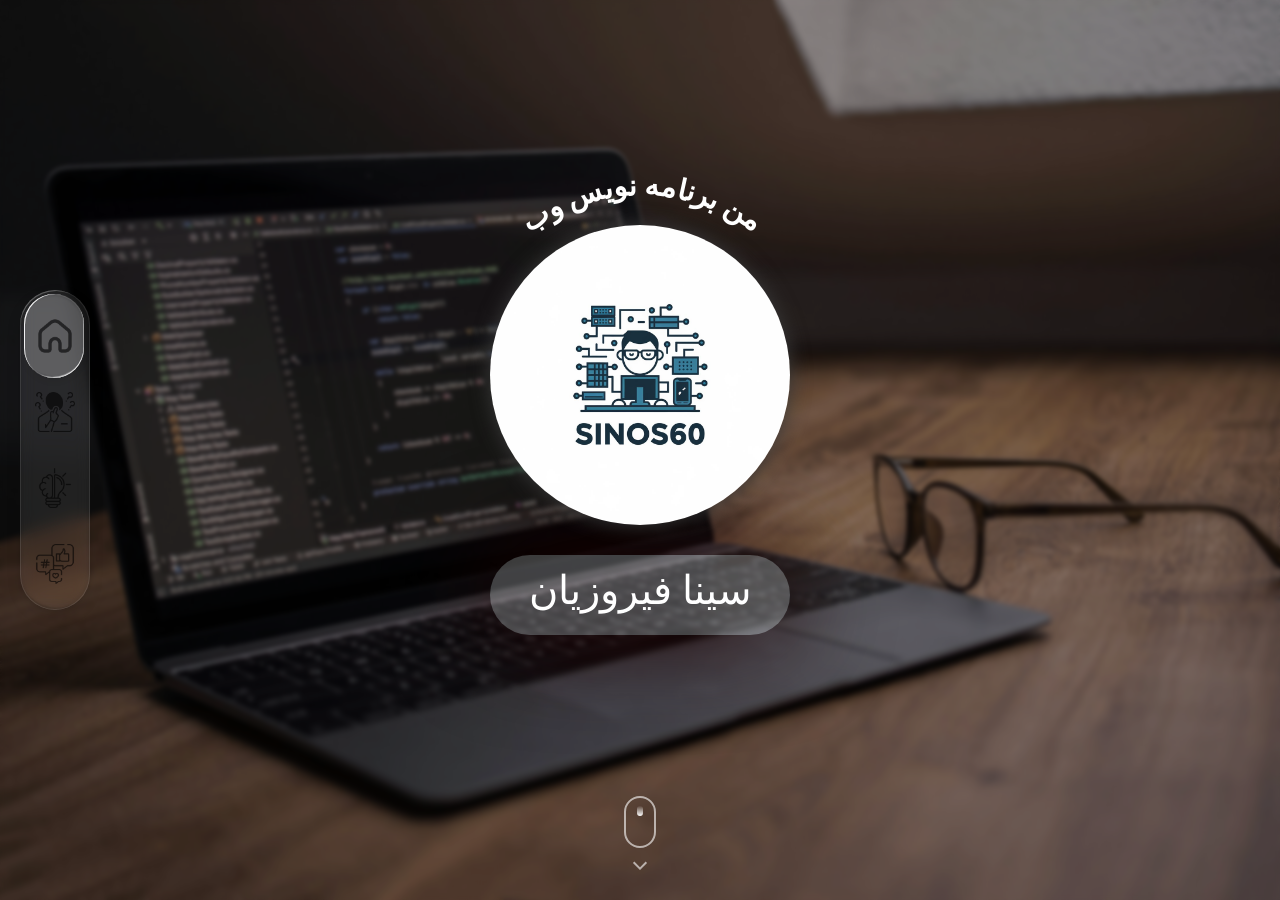
==== commit a04a62c3: "copmlet stage-4" ====
--- a/index.html
+++ b/index.html
@@ -5,21 +5,16 @@
     <meta charset="UTF-8">
     <meta name="viewport" content="width=device-width, initial-scale=1.0">
     <title>سینا فیروزیان | رزومه</title>
-
     <meta name="description"
         content="رزومه رسمی سینا فیروزیان؛ معرفی سوابق کاری، مهارت‌ها، پروژه‌ها و راه‌های ارتباطی.">
-        
     <link href="https://cdn.jsdelivr.net/npm/bootstrap@5.3.8/dist/css/bootstrap.min.css" rel="stylesheet"
         integrity="sha384-sRIl4kxILFvY47J16cr9ZwB07vP4J8+LH7qKQnuqkuIAvNWLzeN8tE5YBujZqJLB" crossorigin="anonymous">
-
-
     <link rel="stylesheet" href="https://fonts.cdnfonts.com/css/iranian-sans">
     <link rel="stylesheet" href="/css/navigations.css">
     <link rel="stylesheet" href="/css/stage-1.css">
     <link rel="stylesheet" href="/css/stage-2.css">
     <link rel="stylesheet" href="/css/stage-3.css">
-
-
+    <link rel="stylesheet" href="/css/stage-4.css">
     <style>
         body {
             font-family: 'Iranian Sans';
@@ -44,25 +39,15 @@
             pointer-events: auto;
         }
 
-
-        .icon-style {
-            background-size: cover;
-            width: 40px;
-            opacity: 0.6;
-        }
-
         .stage {
             will-change: opacity, transform;
 
             transition: opacity .4s ease-in-out, transform .6s ease-in-out;
         }
     </style>
-
-
 </head>
 
 <body>
-
     <fieldset class="switcher">
         <label class="switcher__option">
             <input class="switcher__input" type="radio" name="theme" c-option="1" checked />
@@ -73,10 +58,12 @@
             <img class="icon-style" src="img/icon/aboutMeLogo.png" alt="">
         </label>
         <label class="switcher__option">
-            <input class="switcher__input" type="radio" name="theme" c-option="3" />3
+            <input class="switcher__input" type="radio" name="theme" c-option="3" />
+            <img class="icon-style" src="img/icon/skill.png" alt="">
         </label>
         <label class="switcher__option">
-            <input class="switcher__input" type="radio" name="theme" c-option="4" />4
+            <input class="switcher__input" type="radio" name="theme" c-option="4" />
+            <img class="icon-style" src="img/icon/social.png" alt="">
         </label>
     </fieldset>
 
@@ -111,7 +98,6 @@
                 <div class="scroll-hand"></div>
             </div>
         </div>
-
     </section>
 
 
@@ -246,15 +232,164 @@
                 <div>چیزی یافت نشد!</div>
             </main>
         </div>
-
-
     </section>
 
-
-    <section class="stage stage-4">
-        © 2025 – Sinos60! | تمامی حقوق محفوظ است
+    <section class="stage stage-4" style="overflow-y: auto;">
+        <div class="main-wrapper">
+
+            <!-- بخش وسط (نوشتن کامنت) -->
+            <div class="comment-write" id="commentWrite" dir="rtl">
+                <h5 class="mb-3">نظر خودتو بنویس</h5>
+                <input type="text" class=" mb-2" placeholder="نام شما">
+                <textarea class="mb-2" rows="3" placeholder="نظر شما..."></textarea>
+                <button class="btn"></button>
+            </div>
+
+            <!-- پنل نمایش کامنت‌ها -->
+            <div class="comments-view" id="commentsView" dir="rtl">
+                <h5 class="mb-3">نظرات کاربران</h5>
+
+                <div class="comment-item">
+                    <h6>مقول:</h6>
+                    <p>عالی بود 👌</p>
+                </div>
+
+                <div class="comment-item">
+                    <h6>چنگیز:</h6>
+                    <p>طراحی تمیزه 🔥</p>
+                </div>
+
+                <div class="comment-item">
+                    <h6>تیمور:</h6>
+                    <p>طراحی تمیزه 🔥</p>
+                </div>
+
+                <div class="comment-item">
+                    <h6>هوشنگ:</h6>
+                    <p>طراحی تمیزه 🔥</p>
+                </div>
+
+                <div class="comment-item">
+                    <h6>اکبر:</h6>
+                    <p>طراحی تمیزه 🔥</p>
+                </div>
+
+                <div class="comment-item">
+                    <h6>اصفر:</h6>
+                    <p>طراحی تمیزه 🔥</p>
+                </div>
+
+                <div class="comment-item">
+                    <h6>کم اوردم:</h6>
+                    <p>طراحی تمیزه 🔥</p>
+                </div>
+            </div>
+
+
+            <div class="links-container text-center" id="socialBox">
+
+                <h2>Find Me On 👇</h2>
+
+                <div class="links">
+
+                    <div class="link">
+                        <div class="txt">@Sinos60</div>
+                        <img src="/img/icon/social/telegram.png" alt="">
+                    </div>
+
+                    <div class="link">
+                        <div class="txt">Instagram</div>
+                        <img src="/img/icon/social/instagram.png" alt="">
+                    </div>
+
+                    <div class="link">
+                        <div class="txt">GitHub</div>
+                        <img src="/img/icon/social/github.png" alt="">
+                    </div>
+
+                    <div class="link">
+                        <div class="txt">09018894512</div>
+                        <img src="/img/icon/social/call.png" alt="">
+                    </div>
+
+                    <div class="link">
+                        <div class="txt">firuziansina@gmail.com</div>
+                        <img src="/img/icon/social/gmail.png" alt="">
+                    </div>
+
+                    <div class="link" id="toggleComments">
+                        <div class="txt">بازخورد و نظرات</div>
+                        <img src="/img/icon/social/chat.png" alt="">
+                    </div>
+
+
+                </div>
+
+                <div class="footer">
+                    © 2026 – Sinos60 | تمامی حقوق محفوظ است
+                </div>
+
+            </div>
+        </div>
     </section>
-
+    <script>
+        const toggleBtn = document.getElementById("toggleComments");
+        const commentsView = document.getElementById("commentsView");
+        const commentWrite = document.getElementById("commentWrite");
+        const socialBox = document.getElementById("socialBox");
+
+        toggleBtn.addEventListener("click", () => {
+            commentsView.classList.toggle("active");
+            commentWrite.classList.toggle("active");
+            socialBox.classList.toggle("shift");
+        });
+        // درگ برای scroll
+        let isDown = false;
+        let startY;
+        let scrollTop;
+
+        commentsView.addEventListener('mousedown', (e) => {
+            isDown = true;
+            startY = e.pageY - commentsView.offsetTop;
+            scrollTop = commentsView.scrollTop;
+            commentsView.style.cursor = 'grabbing';
+        });
+
+        commentsView.addEventListener('mouseleave', () => {
+            isDown = false;
+            commentsView.style.cursor = 'default';
+        });
+
+        commentsView.addEventListener('mouseup', () => {
+            isDown = false;
+            commentsView.style.cursor = 'default';
+        });
+
+        commentsView.addEventListener('mousemove', (e) => {
+            if (!isDown) return;
+            e.preventDefault();
+            const y = e.pageY - commentsView.offsetTop;
+            const walk = (y - startY) * 1; // سرعت scroll، 1 برای طبیعی
+            commentsView.scrollTop = scrollTop - walk;
+        });
+
+        // touch devices
+        let startTouchY;
+        let startScrollTop;
+        commentsView.addEventListener('touchstart', (e) => {
+            startTouchY = e.touches[0].pageY;
+            startScrollTop = commentsView.scrollTop;
+        });
+
+        commentsView.addEventListener('touchmove', (e) => {
+            const y = e.touches[0].pageY;
+            const walk = (y - startTouchY);
+            commentsView.scrollTop = startScrollTop - walk;
+        });
+    </script>
+
+
+    <!-- open modal stage-3 just in *>450px(controling on Css) -->
     <script>
         function openModal() {
             const modal = document.querySelector('.modal');
@@ -267,394 +402,10 @@
             modal.classList.remove('active');
             setTimeout(() => modal.style.display = 'none', 500);
         }
-
-
     </script>
-
-    <!-- #typing Effect/stage-1 -->
-    <script>
-        const texts = [
-            "من برنامه نویس وب هستم",
-        ];
-
-        let textIndex = 0;
-        let charIndex = 0;
-        let isDeleting = false;
-        const speed = 100;
-        const deleteSpeed = 50;
-        const delayBetweenTexts = 1500;
-
-        function typeEffect() {
-            const element = document.getElementById("typing-text");
-            const currentText = texts[textIndex];
-
-            if (isDeleting) {
-                element.textContent = currentText.substring(0, charIndex--);
-            } else {
-                element.textContent = currentText.substring(0, charIndex++);
-            }
-
-            if (!isDeleting && charIndex === currentText.length) {
-                setTimeout(() => isDeleting = true, delayBetweenTexts);
-            } else if (isDeleting && charIndex === 0) {
-                isDeleting = false;
-                textIndex = (textIndex + 1) % texts.length;
-            }
-
-            setTimeout(typeEffect, isDeleting ? deleteSpeed : speed);
-        }
-
-        typeEffect();
-    </script>
-
-    <script>
-
-        let skillTimeouts = []; // ذخیره timeoutها
-        let demoStage2Started = false;
-        let isTransitioning = false;
-        let current = 0;
-        let pendingIndex = null;
-
-        const stages = [...document.querySelectorAll('.stage')];
-        const radios = [...document.querySelectorAll('.switcher__input')];
-
-        function showStage(index) {
-            if (isTransitioning) {
-                pendingIndex = index;
-                return;
-            }
-
-            isTransitioning = true;
-
-            // cleanup Stage قبلی
-            cleanupStage(current);
-
-            stages.forEach((stage, i) => {
-                if (i === index) {
-                    stage.classList.add('active');
-                    initStage(i);
-                } else {
-                    stage.classList.remove('active');
-                }
-            });
-
-            if (radios[index]) radios[index].checked = true;
-
-            setTimeout(() => {
-                isTransitioning = false;
-
-                if (pendingIndex !== null && pendingIndex !== current) {
-                    const next = pendingIndex;
-                    pendingIndex = null;
-                    current = next;
-                    showStage(current);
-                }
-            }, 600);
-
-            current = index;
-        }
-
-        function initStage(i) {
-            if (i === 1 && !demoStage2Started) {
-                demoStage2Started = true;
-                startDemo(); // تابع دلخواه خودت
-                playBgVideo();
-            }
-
-            if (i === 2) {
-                const stage = stages[i];
-                animateSkills(stage);
-            }
-        }
-
-        function cleanupStage(i) {
-            const stage = stages[i];
-            if (!stage) return;
-
-            // لغو تمام timeoutهای مهارت‌ها
-            skillTimeouts.forEach(t => clearTimeout(t));
-            skillTimeouts = [];
-
-            const skills = stage.querySelectorAll('.skill');
-            skills.forEach(skill => {
-                const box = skill.querySelector('.skill-box');
-                const fill = skill.querySelector('.fill');
-
-                box.style.transform = 'translateX(-120px)';
-                box.style.opacity = '0';
-                box.style.width = '70px';
-                fill.style.width = '0';
-            });
-        }
-
-        function animateSkills(container) {
-            const skills = container.querySelectorAll('.skill');
-
-            skills.forEach((skill, index) => {
-                const box = skill.querySelector('.skill-box');
-                const fill = skill.querySelector('.fill');
-                const percent = skill.dataset.percent;
-
-                skillTimeouts.push(setTimeout(() => {
-                    box.style.transform = 'translateX(0)';
-                    box.style.opacity = '1';
-                }, index * 350));
-
-                skillTimeouts.push(setTimeout(() => {
-                    box.style.width = '100%';
-                }, skills.length * 350 + index * 250));
-
-                skillTimeouts.push(setTimeout(() => {
-                    fill.style.width = percent + '%';
-                }, skills.length * 350 + index * 250 + 600));
-            });
-        }
-
-        function playBgVideo() {
-            const video = document.querySelector('.bg-video');
-            if (!video) return;
-
-            const playPromise = video.play();
-            if (playPromise !== undefined) {
-                playPromise.catch(error => {
-                    console.log('Video play failed:', error);
-                });
-            }
-        }
-
-        /* ---------- radio navigation ---------- */
-        radios.forEach(radio => {
-            radio.addEventListener('change', function () {
-                const target = +this.getAttribute('c-option') - 1;
-                showStage(target);
-            });
-        });
-
-        /* ---------- mouse wheel ---------- */
-        window.addEventListener('wheel', e => {
-            e.preventDefault();
-            if (isTransitioning) return;
-
-            const dir = Math.sign(e.deltaY);
-            if (dir === 0) return;
-
-            const next = current + dir;
-            if (next < 0 || next >= stages.length) return;
-
-            showStage(next);
-        }, { passive: false });
-
-        /* ---------- touch ---------- */
-        /*        let startY = 0;
-                window.addEventListener('touchstart', e => {
-                    startY = e.touches[0].clientY;
-                });
-                window.addEventListener('touchend', e => {
-                    if (isTransitioning) return;
-        
-                    const delta = startY - e.changedTouches[0].clientY;
-                    if (Math.abs(delta) < 50) return;
-        
-                    const dir = delta > 0 ? 1 : -1;
-                    const next = current + dir;
-                    if (next < 0 || next >= stages.length) return;
-        
-                    showStage(next);
-                });
-        */
-        // شروع اولیه
-        showStage(current);
-
-    </script>
-
-    <!-- stage-3/script -->
-    <script>
-        let demoStarted = false;
-        let lastX = 0;
-        let lastY = 0;
-        let velocityX = 0;
-        let velocityY = 0;
-
-        function isMobile() {
-            return window.innerWidth < 768;
-        }
-
-
-        // ---------- اجرا فقط یک بار ----------
-        function startDemo() {
-            const messages = [
-                "من سینا فیروزیان هستم !",
-                `کسی که از ساختن، فکر کردن و تبدیل ایده به نتیجه لذت می‌برد.`,
-                "چیزی که برای من جذابه، روند خلق یک محصول از صفره!!",
-                "به کارهایی علاقه دارم که ذهن را درگیر می‌کنند",
-                "کارهایی که با تمرکز، دقت و کمی وسواس می‌شود آن‌ها را بهتر و بهتر کرد",
-                "متولد ۱۶ دی ۱۳۸۵ و زاده‌ی بهشهر هستم",
-                "مسیرم را با یادگیری مداوم و تجربه جلو می‌برم و سعی می‌کنم در هر پروژه، کیفیت و تمیزی اجرا را در اولویت قرار بدهم"
-            ];
-
-            const create = isMobile() ? createMessageMobile : createMessage;
-            let delay = 0;
-
-            messages.forEach((msg, i) => {
-                setTimeout(() => requestAnimationFrame(() => create(msg)), 1500 + i * 2000);
-            });
-        }
-
-
-
-
-        function isOverlapping(x, y, w, h, elements) {
-            return elements.some(el => {
-                const ex = el.offsetLeft;
-                const ey = el.offsetTop;
-                const ew = el.offsetWidth;
-                const eh = el.offsetHeight;
-
-                return !(
-                    x + w <= ex ||
-                    x >= ex + ew ||
-                    y + h <= ey ||
-                    y >= ey + eh
-                );
-            });
-        }
-
-
-
-        // ---------- ایجاد پیام ----------
-        function createMessage(text) {
-            const msg = document.createElement('div');
-            msg.className = 'draggable';
-            msg.style.position = 'absolute';
-            msg.style.opacity = '0';
-            msg.style.transition = 'opacity 1s ease';
-
-            const textEl = document.createElement('div');
-            textEl.className = 'message-text';
-            textEl.textContent = text;
-            msg.appendChild(textEl);
-
-            const meta = document.createElement('div');
-            meta.className = 'meta';
-            const now = new Date();
-            const hours = now.getHours().toString().padStart(2, '0');
-            const minutes = now.getMinutes().toString().padStart(2, '0');
-            meta.innerHTML = `<span class="time">${hours}:${minutes}</span><span class="ticks sent">✔✔</span>`;
-            msg.appendChild(meta);
-
-            chatBody.appendChild(msg); // اضافه کردن قبل از گرفتن اندازه
-
-            const area = chatBody.getBoundingClientRect();
-            const SAFE = { left: 10, right: 10, top: 25, bottom: 25 };
-            const maxX = area.width - msg.offsetWidth - SAFE.right;
-            const maxY = area.height - msg.offsetHeight - SAFE.bottom;
-            const minX = SAFE.left;
-            const minY = SAFE.top;
-
-            const existingMessages = [...chatBody.querySelectorAll('.draggable')].filter(m => m !== msg);
-
-            let x, y, attempts = 0;
-            const MAX_ATTEMPTS = 100;
-
-            do {
-                x = Math.random() * (maxX - minX) + minX;
-                y = Math.random() * (maxY - minY) + minY;
-                attempts++;
-            } while (isOverlapping(x, y, msg.offsetWidth, msg.offsetHeight, existingMessages) && attempts < MAX_ATTEMPTS);
-
-            msg.style.left = x + 'px';
-            msg.style.top = y + 'px';
-
-            setTimeout(() => {
-                msg.style.opacity = '1';
-                const ticks = msg.querySelector('.ticks');
-                setTimeout(() => ticks.className = 'ticks delivered', 500);
-                setTimeout(() => ticks.className = 'ticks seen', 1200);
-            }, 50);
-
-            enableDrag(msg);
-        }
-
-        function createMessageMobile(text) {
-            const msg = document.createElement('div');
-            msg.className = 'draggable mobile-message';
-            msg.style.opacity = '0';
-            msg.style.transition = 'opacity 0.8s ease';
-
-            const textEl = document.createElement('div');
-            textEl.className = 'message-text';
-            textEl.textContent = text;
-            msg.appendChild(textEl);
-
-            const meta = document.createElement('div');
-            meta.className = 'meta';
-            const now = new Date();
-            const hours = now.getHours().toString().padStart(2, '0');
-            const minutes = now.getMinutes().toString().padStart(2, '0');
-            meta.innerHTML = `<span class="time">${hours}:${minutes}</span><span class="ticks sent">✔✔</span>`;
-            msg.appendChild(meta);
-
-            chatBody.appendChild(msg);
-
-            setTimeout(() => {
-                msg.style.opacity = '1';
-                const ticks = msg.querySelector('.ticks');
-                setTimeout(() => ticks.className = 'ticks delivered', 500);
-                setTimeout(() => ticks.className = 'ticks seen', 1200);
-            }, 50);
-
-        }
-
-
-        // ---------- drag موس ----------
-        let activeDragEl = null;
-        let dragOffsetX = 0;
-        let dragOffsetY = 0;
-        let topZIndex = 1;
-
-        function enableDrag(el) {
-            el.addEventListener('mousedown', e => {
-                activeDragEl = el;
-                dragOffsetX = e.clientX - el.offsetLeft;
-                dragOffsetY = e.clientY - el.offsetTop;
-                lastX = e.clientX;
-                lastY = e.clientY;
-                velocityX = 0;
-                velocityY = 0;
-                el.style.cursor = 'grabbing';
-
-                topZIndex++;
-                el.style.zIndex = topZIndex;
-
-                e.preventDefault();
-            });
-        }
-
-        window.addEventListener('mousemove', e => {
-            if (!activeDragEl) return;
-
-            // محاسبه‌ی velocity درست
-            velocityX = e.clientX - lastX;
-            velocityY = e.clientY - lastY;
-
-            lastX = e.clientX;
-            lastY = e.clientY;
-
-            activeDragEl.style.left = (e.clientX - dragOffsetX) + 'px';
-            activeDragEl.style.top = (e.clientY - dragOffsetY) + 'px';
-        });
-
-        window.addEventListener('mouseup', e => {
-            if (!activeDragEl) return;
-
-
-            activeDragEl.style.cursor = 'grab';
-            activeDragEl = null;
-        });
-
-    </script>
-
-
+    <script src="/js/stages-scroll.js"></script>
+    <script src="/js/TypingEffect.js"></script>
+    <script src="/js/stage-2.js"></script>
     <script src="https://cdn.jsdelivr.net/npm/bootstrap@5.3.8/dist/js/bootstrap.bundle.min.js"
         integrity="sha384-FKyoEForCGlyvwx9Hj09JcYn3nv7wiPVlz7YYwJrWVcXK/BmnVDxM+D2scQbITxI"
         crossorigin="anonymous"></script>
--- a/css/navigations.css
+++ b/css/navigations.css
@@ -306,4 +306,10 @@
        .switcher:has(input[c-option="4"]:checked)::after {
            translate: 0 228px;
        }
+   }
+
+   .icon-style {
+       background-size: cover;
+       width: 40px;
+       opacity: 0.6;
    }
--- a/css/stage-2.css
+++ b/css/stage-2.css
@@ -39,6 +39,7 @@
 
      #chatBody {
          width: 100%;
+         height: 50vh;
      }
 
      .stage-2 .stage-2-content {
@@ -57,7 +58,7 @@
      background: url("/img/stage-2/AboutMe9.jpg");
      background-size: cover;
      width: 100%;
-
+     height: 100vh;
      align-items: center;
      justify-content: center;
  }
--- a/css/stage-3.css
+++ b/css/stage-3.css
@@ -32,7 +32,7 @@
         /* حالت اسم */
         height: 38px;
         max-width: 100%;
-        background: #222;
+        background: #ffffffd0;
         border-radius: 2rem;
         overflow: hidden;
         transform: translateX(-120px);
@@ -124,7 +124,7 @@
         width: clamp(420px, 40vw, 560px);
         /* کلیدی */
         padding: 60px 0 60px 40px;
-        background: #0e0e0e;
+        background: #0e0e0eea;
         display: flex;
         flex-direction: column;
         justify-content: center;
--- a/css/stage-4.css
+++ b/css/stage-4.css
@@ -0,0 +1,269 @@
+.links .link {
+    display: flex;
+    justify-content: space-between;
+    align-items: center;
+    background: #f0f0f0;
+    padding: 12px 18px;
+    border-radius: 2rem;
+    margin-bottom: 15px;
+    transition: all .4s ease;
+    cursor: pointer;
+    overflow: hidden;
+    background: rgba(255, 255, 255, 0.09);
+    box-shadow: 0 4px 10px rgba(0, 0, 0, 0.288), inset 0 0 20px 0 rgba(255, 255, 255, 0.548);
+    backdrop-filter: blur(3.7px);
+    -webkit-backdrop-filter: blur(3.7px);
+    border: 1px solid rgba(255, 255, 255, 0.3);
+
+}
+
+@media(hover:hover) {
+    .links .link:hover {
+        box-shadow: 3px 8px 10px;
+        font-size: 25px;
+        background: rgba(255, 255, 255, 0.384);
+        transform: translateX(-20px) scale(1.1);
+        backdrop-filter: blur(10px);
+        backdrop-filter: blur(10px);
+        -webkit-backdrop-filter: blur(10px);
+    }
+}
+
+
+.link img {
+    width: 50px;
+    height: auto;
+}
+
+.footer {
+    margin-top: 25px;
+    font-size: 13px;
+    opacity: 0.7;
+    justify-content: space-between;
+}
+
+.main-wrapper {
+    position: relative;
+    width: 100%;
+    height: 100vh;
+}
+
+/* ===================== */
+/* سوشال - حالت اولیه وسط */
+/* ===================== */
+
+.links-container {
+    position: absolute;
+    top: 50%;
+    left: 50%;
+    transform: translate(-50%, -50%);
+    width: 350px;
+    padding: 30px 20px;
+    border-radius: 3rem;
+    transition: .6s cubic-bezier(.77, 0, .18, 1);
+    box-shadow: 0 0 10px rgba(0, 0, 0, 0.233), inset 0 0 20px rgba(255, 255, 255, 0.384);
+    background: rgba(255, 255, 255, 0.09);
+    backdrop-filter: blur(6px);
+    border: 1px solid rgba(255, 255, 255, 0.3);
+}
+
+/* وقتی فعال شد → بره راست */
+.links-container.shift {
+    transform: translate(200px, -50%);
+}
+
+/* ===================== */
+/* نمایش کامنت (چپ) */
+/* ===================== */
+
+.comments-view {
+    position: absolute;
+    top: 50%;
+    left: 50%;
+    transform: translate(-500px, -50%) scale(0.8);
+    width: 300px;
+    height: 400px;
+    padding: 20px;
+    opacity: 0;
+    transition: .6s ease;
+    pointer-events: none;
+    border-radius: 2rem;
+    background: rgba(255, 255, 255, 0.09);
+    backdrop-filter: blur(6px);
+    border: 1px solid rgba(255, 255, 255, 0.3);
+    box-shadow: 0 0 10px rgba(0, 0, 0, 0.13), inset 0 0 20px rgba(255, 255, 255, 0.384);
+    overflow-y: auto;
+    scrollbar-width: none;
+    /* Firefox */
+    -ms-overflow-style: none;
+    /* IE 10+ */
+    pointer-events: none;
+    cursor: grab;
+    user-select: none;
+}
+
+.comments-view::-webkit-scrollbar {
+    width: 0;
+    /* Chrome, Safari, Opera */
+    height: 0;
+}
+
+.comments-view.active {
+    opacity: 1;
+    transform: translate(-500px, -50%) scale(1);
+    pointer-events: all;
+}
+
+/* ===================== */
+/* نوشتن کامنت (وسط) */
+/* ===================== */
+
+.comment-write {
+    position: absolute;
+    top: 50%;
+    left: 50%;
+    transform: translate(-50%, -50%) scale(0.8);
+    width: 320px;
+    padding: 20px;
+    opacity: 0;
+    transition: .6s ease;
+    pointer-events: none;
+    border-radius: 2rem;
+    background: rgba(255, 255, 255, 0.09);
+    backdrop-filter: blur(6px);
+    border: 1px solid rgba(255, 255, 255, 0.3);
+    box-shadow: 0 0 10px rgba(0, 0, 0, 0.13), inset 0 0 20px rgba(255, 255, 255, 0.384);
+}
+
+.comment-write input {
+    border: none;
+    border-radius: 1rem;
+    padding: 2%;
+    background: rgba(255, 255, 255, 0.212);
+    outline: none;
+    box-shadow: 0 0 10px rgba(0, 0, 0, 0.13);
+}
+
+.comment-write textarea {
+    width: 100%;
+    resize: none;
+    border: 0;
+    border-radius: 1rem;
+    padding: 2%;
+    background: rgba(255, 255, 255, 0.212);
+    outline: none;
+    box-shadow: 0 0 10px rgba(0, 0, 0, 0.13);
+}
+
+.comment-write.active {
+    opacity: 1;
+    transform: translate(-50%, -50%) scale(1);
+    pointer-events: all;
+}
+
+.comment-item {
+    background: rgba(255, 255, 255, 0.623);
+    padding: 10px;
+    border-radius: 1rem;
+    margin-bottom: 10px;
+    font-size: 14px;
+    pointer-events: none;
+    user-select: none;
+    box-shadow: 0 0 10px gray;
+}
+
+.comment-item h6 {
+    padding: 2%;
+    border-radius: 2rem;
+    background: silver;
+    width: 100%;
+}
+
+.comment-item p {
+    margin-top: 5%;
+}
+
+.btn {
+    position: absolute;
+    left: 20px;
+    bottom: 40px;
+    border: none;
+    border-radius: 1rem;
+    padding: 2%;
+    background-image: url("/img/icon/send.png");
+    background-size: 30px;
+    background-repeat: no-repeat;
+    width: 40px;
+    height: 40px;
+    rotate: 180deg;
+    outline: none;
+    transition: transform .6s ease;
+}
+
+.btn:hover {
+    transform: rotate(30deg);
+}
+
+@media (max-width: 768px) {
+    .links .link:hover {
+        box-shadow: 0 0 10px gray;
+        font-size: 22px;
+        background: rgba(255, 255, 255, 0.384);
+        transform: translateX(0px);
+    }
+
+    .main-wrapper {
+        display: flex;
+        flex-direction: column;
+        align-items: center;
+        justify-content: center;
+        align-content: center;
+        /* padding-top: 20px; */
+        gap: 20px;
+        height: auto;
+        overflow-y: auto;
+    }
+
+    /* حذف absolute و transform */
+    .links-container,
+    .comments-view,
+    .comment-write {
+        position: relative;
+        top: auto;
+        left: auto;
+        transform: none !important;
+        width: 90%;
+        max-width: 400px;
+        margin: 0 auto;
+        transition: all 1s ease;
+    }
+
+    .links-container {
+        margin-top: -20%;
+    }
+
+    /* حالت اولیه مخفی - height 0 و opacity 0 */
+    .comments-view,
+    .comment-write {
+        height: 0;
+        opacity: 0;
+        overflow: hidden;
+    }
+
+    /* وقتی فعال شدن */
+    .comments-view.active,
+    .comment-write.active {
+        height: auto;
+        /* اجازه بده طبیعی باز بشه */
+        opacity: 1;
+        overflow: visible;
+    }
+
+    /* سوشال همیشه بالا */
+    .links-container.shift {
+        order: -1;
+        /* بالاترین بخش */
+        transition: all 1s ease;
+    }
+
+}
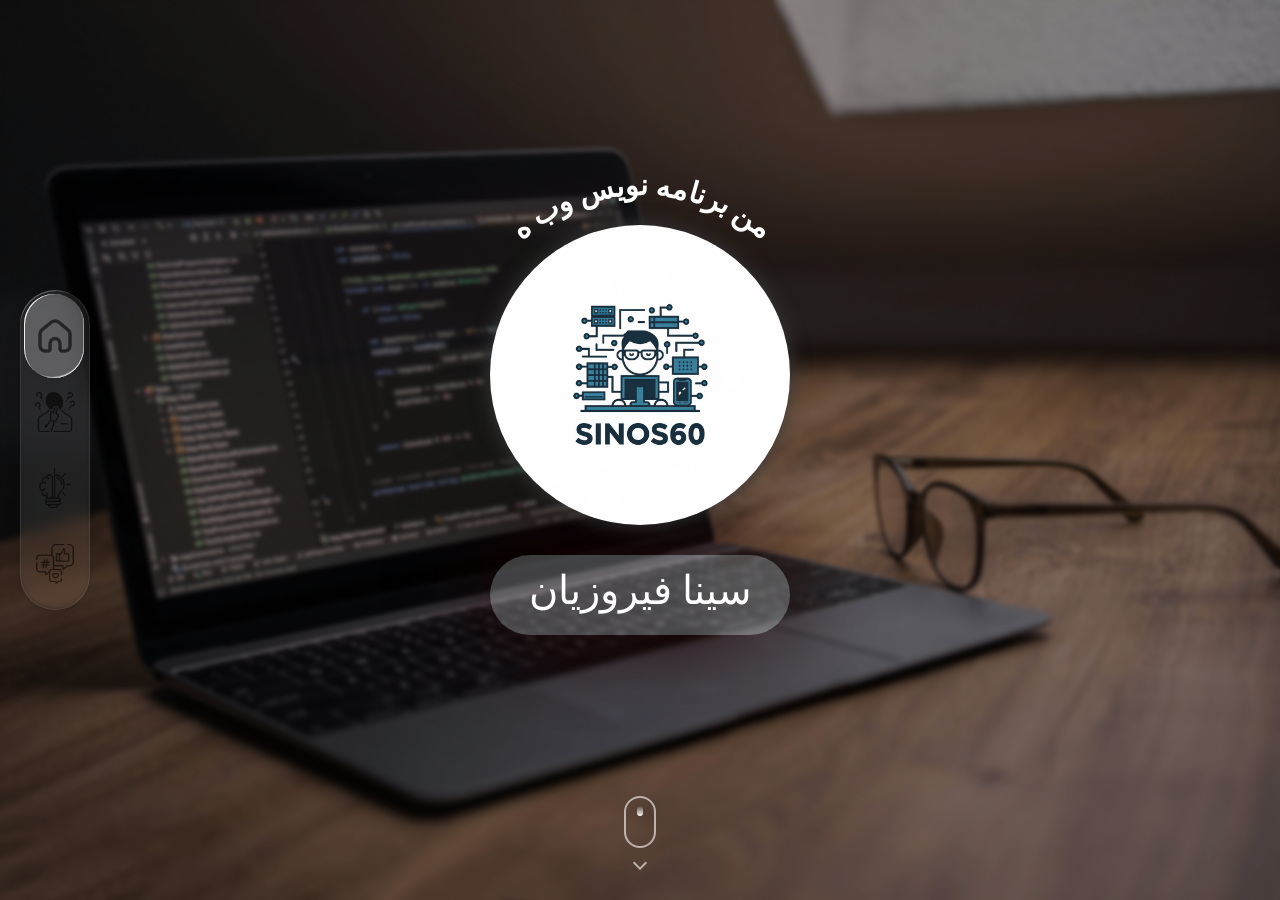
==== commit bfe0efbd: "first commit" ====
--- a/index.html
+++ b/index.html
@@ -1,6 +1,5 @@
 <!DOCTYPE html>
 <html lang="en">
-
 <head>
     <meta charset="UTF-8">
     <meta name="viewport" content="width=device-width, initial-scale=1.0">
@@ -46,7 +45,6 @@
         }
     </style>
 </head>
-
 <body>
     <fieldset class="switcher">
         <label class="switcher__option">
@@ -66,13 +64,11 @@
             <img class="icon-style" src="img/icon/social.png" alt="">
         </label>
     </fieldset>
-
     <!-- محتوای سکشن 1 -->
     <section class="stage stage-1 active header">
         <div class="head-glasses">
             <svg class="caption-svg" viewBox="0 0 350 200" preserveAspectRatio="xMidYMid meet">
                 <path id="text-curve" d="M 0 160 A 160 160 0 0 1 300 160" fill="transparent" />
-
                 <text font-size="25" fill="#333">
                     <textPath id="typing-text" href="#text-curve" startOffset="50%" text-anchor="middle">
                     </textPath>
@@ -84,7 +80,6 @@
                     <h1>سینا فیروزیان</h1>
                 </div>
             </div>
-
             <!-- دسکتاپ -->
             <div class="scroll-hint desktop">
                 <div class="mouse">
@@ -99,8 +94,6 @@
             </div>
         </div>
     </section>
-
-
     <!-- محتوای سکشن 2 -->
     <section id="about" class="stage stage-2 about">
         <video class="bg-video" loop muted playsinline>
@@ -111,85 +104,72 @@
             <div id="chatBody"></div>
         </div>
     </section>
-
-
-
     <!-- محتوای سکشن 3 -->
     <section id="stage-3" class="stage stage-3">
         <div class="layout">
-
             <!-- ستون چپ: مهارت‌ها -->
             <aside class="skills-area">
                 <section class="skills">
+                    <h3 class="mb-5  head-skill text-center">Qualifications</h3>
                     <div class="skill" data-percent="100">
                         <div class="skill-box">
                             <span class="skill-name">BootStrap</span>
                             <div class="fill"></div>
                         </div>
                     </div>
-
                     <div class="skill" data-percent="90">
                         <div class="skill-box">
                             <span class="skill-name">HTML</span>
                             <div class="fill"></div>
                         </div>
                     </div>
-
                     <div class="skill" data-percent="85">
                         <div class="skill-box">
                             <span class="skill-name">CSS</span>
                             <div class="fill"></div>
                         </div>
                     </div>
-
                     <div class="skill" data-percent="80">
                         <div class="skill-box">
                             <span class="skill-name">English</span>
                             <div class="fill"></div>
                         </div>
                     </div>
-
                     <div class="skill" data-percent="70">
                         <div class="skill-box">
                             <span class="skill-name">SQL</span>
                             <div class="fill"></div>
                         </div>
                     </div>
-
                     <div class="skill" data-percent="65">
                         <div class="skill-box">
                             <span class="skill-name">Django</span>
                             <div class="fill"></div>
                         </div>
                     </div>
-
                     <div class="skill" data-percent="55">
                         <div class="skill-box">
                             <span class="skill-name">Python</span>
                             <div class="fill"></div>
                         </div>
                     </div>
-
                     <div class="skill" data-percent="40">
                         <div class="skill-box">
                             <span class="skill-name">JavaScript</span>
                             <div class="fill"></div>
                         </div>
                     </div>
-
                     <div class="skill openmodal" data-percent="100" onclick="openModal()">
                         <div class="skill-box">
-                            <span id="skill-name" class="skill-name">نمونه کار و مدارک</span>
+                            <span id="skill-name" class="skill-name pt-2">نمونه کار و مدارک</span>
                             <div id="fill" class="fill ProjectCertificate"></div>
                         </div>
                     </div>
-
-
-                    <div id="fullModal" class="modal">
+                    <div class="modal">
                         <div class="modal-content">
                             <span class="close" onclick="closeModal()">×</span>
                             <h2>نمونه کارها</h2>
-
+                            <hr>
                             <div class="projects">
                                 <div class="project project-1">
                                     <div class="project-name">Explore</div>
@@ -202,20 +182,19 @@
                                 </div>
                             </div>
                             <hr>
-                            <h2 style="border-bottom: 1px solid; width:100px; margin-bottom:5%;padding-bottom:2%;">مدارک
-                            </h2>
-                            <div>چیزی یافت نشد!</div>
-                            </main>
-                        </div>
-                    </div>
-
+                            <div class="cert-title">
+                                <h2 class="text-center">مدارک
+                                </h2>
+                                <hr>
+                            </div>
+                            <div class="cert">چیزی یافت نشد!</div>
+                        </div>
+                    </div>
                 </section>
             </aside>
-
             <!-- ستون راست: نمونه کار -->
             <main class="right">
                 <h2>نمونه کارها</h2>
-
                 <div class="projects">
                     <div class="project  project-1">
                         <div class="project-name">Explore</div>
@@ -228,167 +207,109 @@
                     </div>
                 </div>
                 <hr>
-                <h2 style="border-bottom: 1px solid; width:100px; margin-bottom:5%;padding-bottom:2%;">مدارک</h2>
-                <div>چیزی یافت نشد!</div>
+                <div class="cert-title">
+                    <h2 class="text-center">مدارک
+                    </h2>
+                    <hr>
+                </div>
+                <div class="cert">چیزی یافت نشد!</div>
             </main>
         </div>
     </section>
-
+    <!-- محتوای سکشن 4 -->
     <section class="stage stage-4" style="overflow-y: auto;">
         <div class="main-wrapper">
-
+            <div class="links-container text-center" id="socialBox">
+                <h2>Find Me On 👇</h2>
+                <div class="links">
+                    <div class="link">
+                        <div class="txt">@Sinos60</div>
+                        <img src="/img/icon/social/telegram.png" alt="">
+                    </div>
+                    <div class="link">
+                        <div class="txt">Instagram</div>
+                        <img src="/img/icon/social/instagram.png" alt="">
+                    </div>
+                    <div class="link">
+                        <div class="txt">GitHub</div>
+                        <img src="/img/icon/social/github.png" alt="">
+                    </div>
+                    <div class="link">
+                        <div class="txt">09018894512</div>
+                        <img src="/img/icon/social/call.png" alt="">
+                    </div>
+                    <div class="link">
+                        <div class="txt">firuziansina@gmail.com</div>
+                        <img src="/img/icon/social/gmail.png" alt="">
+                    </div>
+                    <div class="link" id="toggleComments"
+                        style="background: rgb(0, 0, 0); color: white; box-shadow: none;">
+                        <div class="txt">بازخورد و نظرات</div>
+                        <img src="/img/icon/social/chat.png" alt="">
+                    </div>
+                </div>
+                <div class="footer">
+                    © 2026 – Sinos60 | تمامی حقوق محفوظ است
+                </div>
+            </div>
             <!-- بخش وسط (نوشتن کامنت) -->
             <div class="comment-write" id="commentWrite" dir="rtl">
                 <h5 class="mb-3">نظر خودتو بنویس</h5>
-                <input type="text" class=" mb-2" placeholder="نام شما">
-                <textarea class="mb-2" rows="3" placeholder="نظر شما..."></textarea>
-                <button class="btn"></button>
-            </div>
-
+                <input type="text" id="name" class=" mb-2" placeholder="نام شما">
+                <textarea id="message" class="mb-2" rows="3" placeholder="نظر شما..."></textarea>
+                <button id="sendComment" class="btn" type="submit"></button>
+            </div>
             <!-- پنل نمایش کامنت‌ها -->
             <div class="comments-view" id="commentsView" dir="rtl">
-                <h5 class="mb-3">نظرات کاربران</h5>
-
+                <h5 class="mb-3 text-center">نظرات کاربران</h5>
                 <div class="comment-item">
-                    <h6>مقول:</h6>
+                    <div class="comment-head">
+                        <h6>مقول:</h6>
+                        <strong>2026/12/2</strong>
+                    </div>
                     <p>عالی بود 👌</p>
                 </div>
-
-                <div class="comment-item">
-                    <h6>چنگیز:</h6>
-                    <p>طراحی تمیزه 🔥</p>
-                </div>
-
-                <div class="comment-item">
-                    <h6>تیمور:</h6>
-                    <p>طراحی تمیزه 🔥</p>
-                </div>
-
-                <div class="comment-item">
-                    <h6>هوشنگ:</h6>
-                    <p>طراحی تمیزه 🔥</p>
-                </div>
-
-                <div class="comment-item">
-                    <h6>اکبر:</h6>
-                    <p>طراحی تمیزه 🔥</p>
-                </div>
-
-                <div class="comment-item">
-                    <h6>اصفر:</h6>
-                    <p>طراحی تمیزه 🔥</p>
-                </div>
-
-                <div class="comment-item">
-                    <h6>کم اوردم:</h6>
-                    <p>طراحی تمیزه 🔥</p>
-                </div>
-            </div>
-
-
-            <div class="links-container text-center" id="socialBox">
-
-                <h2>Find Me On 👇</h2>
-
-                <div class="links">
-
-                    <div class="link">
-                        <div class="txt">@Sinos60</div>
-                        <img src="/img/icon/social/telegram.png" alt="">
-                    </div>
-
-                    <div class="link">
-                        <div class="txt">Instagram</div>
-                        <img src="/img/icon/social/instagram.png" alt="">
-                    </div>
-
-                    <div class="link">
-                        <div class="txt">GitHub</div>
-                        <img src="/img/icon/social/github.png" alt="">
-                    </div>
-
-                    <div class="link">
-                        <div class="txt">09018894512</div>
-                        <img src="/img/icon/social/call.png" alt="">
-                    </div>
-
-                    <div class="link">
-                        <div class="txt">firuziansina@gmail.com</div>
-                        <img src="/img/icon/social/gmail.png" alt="">
-                    </div>
-
-                    <div class="link" id="toggleComments">
-                        <div class="txt">بازخورد و نظرات</div>
-                        <img src="/img/icon/social/chat.png" alt="">
-                    </div>
-
-
-                </div>
-
-                <div class="footer">
-                    © 2026 – Sinos60 | تمامی حقوق محفوظ است
-                </div>
-
             </div>
         </div>
     </section>
+    <!-- api for comment -->
     <script>
-        const toggleBtn = document.getElementById("toggleComments");
-        const commentsView = document.getElementById("commentsView");
-        const commentWrite = document.getElementById("commentWrite");
-        const socialBox = document.getElementById("socialBox");
-
-        toggleBtn.addEventListener("click", () => {
-            commentsView.classList.toggle("active");
-            commentWrite.classList.toggle("active");
-            socialBox.classList.toggle("shift");
+        const API = "https://resume-comments-api.sina-fzn1400.workers.dev/"; // آدرس Worker خودت
+        const slug = window.location.pathname;
+        async function loadComments() {
+            const res = await fetch(`${API}?slug=${slug}`);
+            const data = await res.json();
+            const container = document.getElementById("commentsView");
+            container.querySelectorAll(".comment-item").forEach(e => e.remove());
+            data.forEach(c => {
+                const item = document.createElement("div");
+                item.classList.add("comment-item");
+                item.innerHTML = `
+      <div class="comment-head">
+        <h6>${c.name}:</h6>
+        <strong>${new Date(c.created_at).toLocaleDateString('fa-IR')}</strong>
+      </div>
+      <p>${c.message}</p>
+    `;
+                container.appendChild(item);
+            });
+        }
+        document.getElementById("sendComment").addEventListener("click", async (e) => {
+            e.preventDefault();
+            const name = document.getElementById("name").value.trim();
+            const message = document.getElementById("message").value.trim();
+            if (!name || !message) return alert("لطفاً نام و پیام را وارد کنید.");
+            await fetch(API, {
+                method: "POST",
+                headers: { "Content-Type": "application/json" },
+                body: JSON.stringify({ slug, name, message })
+            });
+            document.getElementById("name").value = "";
+            document.getElementById("message").value = "";
+            loadComments();
         });
-        // درگ برای scroll
-        let isDown = false;
-        let startY;
-        let scrollTop;
-
-        commentsView.addEventListener('mousedown', (e) => {
-            isDown = true;
-            startY = e.pageY - commentsView.offsetTop;
-            scrollTop = commentsView.scrollTop;
-            commentsView.style.cursor = 'grabbing';
-        });
-
-        commentsView.addEventListener('mouseleave', () => {
-            isDown = false;
-            commentsView.style.cursor = 'default';
-        });
-
-        commentsView.addEventListener('mouseup', () => {
-            isDown = false;
-            commentsView.style.cursor = 'default';
-        });
-
-        commentsView.addEventListener('mousemove', (e) => {
-            if (!isDown) return;
-            e.preventDefault();
-            const y = e.pageY - commentsView.offsetTop;
-            const walk = (y - startY) * 1; // سرعت scroll، 1 برای طبیعی
-            commentsView.scrollTop = scrollTop - walk;
-        });
-
-        // touch devices
-        let startTouchY;
-        let startScrollTop;
-        commentsView.addEventListener('touchstart', (e) => {
-            startTouchY = e.touches[0].pageY;
-            startScrollTop = commentsView.scrollTop;
-        });
-
-        commentsView.addEventListener('touchmove', (e) => {
-            const y = e.touches[0].pageY;
-            const walk = (y - startTouchY);
-            commentsView.scrollTop = startScrollTop - walk;
-        });
+        loadComments();
     </script>
-
-
     <!-- open modal stage-3 just in *>450px(controling on Css) -->
     <script>
         function openModal() {
@@ -396,13 +317,13 @@
             modal.style.display = 'block';
             setTimeout(() => modal.classList.add('active'), 10);
         }
-
         function closeModal() {
             const modal = document.querySelector('.modal');
             modal.classList.remove('active');
             setTimeout(() => modal.style.display = 'none', 500);
         }
     </script>
+    <script src="/js/stage-4.js"></script>
     <script src="/js/stages-scroll.js"></script>
     <script src="/js/TypingEffect.js"></script>
     <script src="/js/stage-2.js"></script>
@@ -410,5 +331,4 @@
         integrity="sha384-FKyoEForCGlyvwx9Hj09JcYn3nv7wiPVlz7YYwJrWVcXK/BmnVDxM+D2scQbITxI"
         crossorigin="anonymous"></script>
 </body>
-
 </html>
--- a/css/stage-2.css
+++ b/css/stage-2.css
@@ -1,9 +1,6 @@
  #about h3 {
      pointer-events: none;
  }
-
- /* نسخه دسکتاپ و موبایل */
-
 
  @media (max-width: 650px) {
 
@@ -50,12 +47,10 @@
  }
 
  #about {
-     /* background-image: url("/img/about/bg-About.jpg"); */
      color: #fff;
      background-repeat: no-repeat;
      font-size: 25px;
      direction: rtl;
-     background: url("/img/stage-2/AboutMe9.jpg");
      background-size: cover;
      width: 100%;
      height: 100vh;
@@ -82,41 +77,14 @@
      }
  }
 
-
-
- /* #about::after {
-     content: "";
-     position: absolute;
-     inset: 0;
-     background: radial-gradient(circle,
-             transparent 40%,
-             rgba(0, 0, 0, 0.76) 100%);
-     pointer-events: none;
-     opacity: 0;
-     animation: hale 5s linear infinite;
- }
-
- @keyframes hale {
-     0% {
-         opacity: .8;
-     }
-
-     50% {
-         opacity: 1;
-     }
-
-     100% {
-         opacity: .8;
-     }
- } */
-
  #chatBody {
      width: 100%;
+     height: 100vh;
+
  }
 
  .draggable {
      padding: 10px 14px 30px 14px;
-     /* margin-right: 50px; */
      border-radius: 30px;
      border-bottom-right-radius: 4px;
      max-width: 35%;
@@ -127,30 +95,24 @@
      position: relative;
      word-wrap: break-word;
      font-size: 17px;
-     background-color: rgba(253, 243, 229, 0.315);
+     background-color: rgba(253, 243, 229, 0.473);
      color: #1f1300;
-     box-shadow: 0 10px 25px rgba(0, 0, 0, 0.3);
+     box-shadow: 0 10px 25px rgba(0, 0, 0, 0.445);
      backdrop-filter: blur(7.4px);
      -webkit-backdrop-filter: blur(7.4px);
-     border: 1px solid rgba(255, 255, 255, 0.103);
+     border: 2px solid rgba(0, 0, 0, 0.24);
      color: #000000;
      position: absolute;
      cursor: grab;
-     transition: all 0.3s ease-out;
+     transition: all 0.4s ease-out;
      opacity: 0;
      transform: translateY(20px) scale(0.8);
      user-select: none;
-     /* استاندارد */
      -webkit-user-select: none;
-     /* برای مرورگرهای WebKit */
      -moz-user-select: none;
-     /* برای فایرفاکس */
      -ms-user-select: none;
      z-index: 10;
-
- }
-
-
+ }
 
  .draggable:active {
      cursor: grabbing;
@@ -199,7 +161,6 @@
      }
  }
 
- /* تیک‌ها */
  .ticks {
      letter-spacing: -6px;
      font-weight: bold;
@@ -236,16 +197,16 @@
      z-index: 0;
  }
 
+ @media (max-width: 768px) {
+     .bg-video {
+         object-position: 40% center; 
+     }
+ }
+
  .stage-2-content {
      position: relative;
      z-index: 1;
      height: 100%;
      padding: 24px;
      color: #fff;
- }
-
- #chatBody {
-     height: 100vh;
-     /* font-size: 45px;
-     font-weight: bold */
  }
--- a/css/stage-3.css
+++ b/css/stage-3.css
@@ -1,16 +1,27 @@
     #stage-3 {
         font-size: 32px;
-        /* background: url('/img/about/AboutMe8.jpg'); */
-        /* background: url('/img/skills/deep-stage-3.jpg'); */
-        background-size: cover;
+        /* background-size: cover; */
         color: #fff;
+        font-size: 25px;
+        direction: rtl;
+        background-image: url("/img/stage-3/stage-3.jpg");
         background-repeat: no-repeat;
         /* background-size: cover; */
-        font-size: 25px;
-        direction: rtl;
-        background-size: cover;
-    }
-
+    }
+
+    #stage-3::after {
+        content: '';
+        position: absolute;
+        top: 0;
+        left: 0;
+        width: 100%;
+        height: 100%;
+        background: linear-gradient(rgba(0, 0, 0, 0.329), rgba(0, 0, 0, 0));
+        pointer-events: none;
+        backdrop-filter: blur(3px);
+        -webkit-backdrop-filter: blur(3px);
+        z-index: -1;
+    }
 
 
     .skills {
@@ -25,15 +36,14 @@
         margin-bottom: 8%;
     }
 
-    /* باکس اصلی */
     .skill-box {
         position: relative;
         width: 70px;
-        /* حالت اسم */
-        height: 38px;
+        height: 45px;
         max-width: 100%;
-        background: #ffffffd0;
-        border-radius: 2rem;
+        background: #00000027;
+        border-radius: 2rem;
+        box-shadow: inset 0 0 10px black;
         overflow: hidden;
         transform: translateX(-120px);
         opacity: 0;
@@ -41,42 +51,14 @@
             transform 0.6s ease,
             opacity 0.6s ease,
             width 0.6s ease;
-    }
-
-    @media (max-width: 900px) {
-        .layout {
-            grid-template-columns: 1fr;
-            /* یک ستون */
-        }
-
-        .skills-area {
-            padding: 40px 20px;
-            width: 90%;
-            max-width: 400px;
-            margin: 0 auto;
-        }
-
-        .right {
-            display: none;
-        }
-
-        .skills {
-            display: flex;
-            flex-direction: column;
-            justify-items: center;
-            /* justify-content: center; */
-            margin-right: 20px;
-            margin-top: -30%;
-        }
-    }
-
-
+        margin-bottom: -15px;
+    }
 
     .skill-name {
         position: absolute;
         left: 0;
         z-index: 2;
-        color: #fff;
+        color: #00000096;
         font-size: 20px;
         font-weight: 600;
         padding-left: 12px;
@@ -84,60 +66,47 @@
         white-space: nowrap;
     }
 
-    /* نوار پرشونده */
     .fill {
         position: absolute;
         left: 0;
         top: 0;
         height: 100%;
         width: 0;
-        background: linear-gradient(90deg, #ff4d4d, #ff9900);
+        background: linear-gradient(90deg, #fd3b21, #ff9900);
         transition: width 1s ease;
         z-index: 1;
-    }
-
-
-    /* ستون راست */
+        border-radius: 2rem;
+    }
+
     .right {
         padding: 60px;
         color: #0e0e0e;
     }
 
-    /* ریسپانسیو موبایل */
-    @media (max-width: 900px) {
-        .layout {
-            grid-template-columns: 1fr;
-        }
-
-        .left {
-            border-bottom: 1px solid #222;
-        }
-    }
 
     .layout {
         display: grid;
         grid-template-columns: auto 1fr;
-        min-height: 100vh;
     }
 
     .skills-area {
-        width: clamp(420px, 40vw, 560px);
-        /* کلیدی */
-        padding: 60px 0 60px 40px;
-        background: #0e0e0eea;
+        width: 35rem;
+        padding: 85px 0 60px 40px;
+        background: #ffffff11;
         display: flex;
         flex-direction: column;
         justify-content: center;
-        border-radius: 2rem 0 0 2rem ;
-        height: 100vh;
-        box-shadow: 0 0 10px 7px gray;
+        align-self: center;
+        border-radius: 2rem;
+        height: 95vh;
+        box-shadow: 0 0 10px rgba(0, 0, 0, 0.521), inset 0 0 20px rgba(255, 224, 224, 0.466);
+        margin: 3% 5%;
+        border: 1px solid rgba(0, 0, 0, 0.096);
     }
 
     .openmodal {
         display: none;
     }
-
-
 
     .modal {
         position: fixed;
@@ -145,9 +114,8 @@
         inset: 0;
         width: 100%;
         height: 100%;
-        background: rgba(0, 0, 0, 0.7);
         opacity: 0;
-        transition: all 1s ease;
+        transition: all .6s ease;
     }
 
     .modal.active {
@@ -156,10 +124,37 @@
 
     .modal-content {
         background: #fff;
+        background: linear-gradient(10deg, #ff8a2b, #ffffffa2);
         width: 100%;
         height: 100%;
         padding: 40px;
         position: relative;
+    }
+
+    .modal-content h2 {
+        width: 130px;
+        padding: 2%;
+        font-size: 20px;
+        font-weight: 600;
+        margin-bottom: 5%;
+        border-radius: 2rem;
+        box-shadow: inset 0 0px 5px;
+    }
+
+    .right h2 {
+        width: 180px;
+        padding: 1%;
+        font-weight: 600;
+        font-size: 25px;
+        margin-bottom: -2%;
+        border-radius: 2rem;
+        text-align: center;
+        box-shadow: inset 0 0px 5px;
+    }
+
+    .modal-content hr:first-of-type {
+        width: 50%;
+        margin: 0;
     }
 
     .close {
@@ -186,7 +181,7 @@
         border-radius: 2rem;
         height: 10rem;
         width: 10rem;
-        box-shadow: 10px 8px 20px 0px gray, inset 0px 0px 10px white;
+        box-shadow: 10px 8px 20px 0px rgba(0, 0, 0, 0.397), inset 0px 0px 10px rgba(255, 245, 245, 0.459);
         transition: transform .6s ease;
         display: flex;
         align-content: center;
@@ -196,17 +191,34 @@
 
     .project-name {
         background: #22222281;
-        box-shadow: inset 0 0 20px rgba(255, 255, 255, 0.438);
+        box-shadow: inset 0 0 20px rgba(255, 255, 255, 0.075);
         display: flex;
         border-radius: 0 0 2rem 2rem;
         align-content: center;
         flex-wrap: wrap;
         flex-direction: column;
         padding: 5%;
-        margin-bottom: 1%;
         pointer-events: none;
         color: white;
 
+    }
+
+    .cert-title h2 {
+        width: 100px;
+        font-weight: 600;
+        margin-bottom: 5%;
+        text-align: center;
+        overflow: hidden;
+        border-radius: 2rem;
+        box-shadow: inset 0 0px 5px;
+    }
+
+    .cert-title hr {
+        width: 50%;
+    }
+
+    .cert {
+        opacity: .7;
     }
 
     @media (hover: hover) {
@@ -228,19 +240,112 @@
         }
     }
 
+
+    .project-1 {
+        background: url("/img/stage-3/Explore.png");
+        background-size: cover;
+    }
+
+    .project-2 {
+        background: url("/img/stage-3/nusic-pg.png");
+        background-size: cover;
+    }
+
+    .project-3 {
+        background: url("/img/stage-3/panel.png");
+        background-size: cover;
+        box-shadow: 10px 8px 20px 0px rgba(0, 0, 0, 0.315), inset 0px 0px 10px rgb(0, 0, 0);
+    }
+
+    .head-skill {
+        position: relative;
+        font-size: 30px;
+        font-weight: 600;
+        background: rgba(255, 255, 255, 0.116);
+        color: #0e0e0e;
+        border-radius: 2rem;
+        padding: 2%;
+        box-shadow: inset 0 0 10px rgba(0, 0, 0, 0.555);
+    }
+
     @media (max-width: 900px) {
         .openmodal {
             display: block;
         }
 
-        #fill {
-            background: linear-gradient(90deg, #ff0000, #ff5100);
-
+        .right {
+            display: none;
+        }
+
+        .skills {
+            display: flex;
+            flex-direction: column;
+            justify-items: center;
+            margin-right: 20px;
+            margin-top: -30%;
+        }
+
+        .fill {
+            box-shadow: none;
+        }
+
+        .ProjectCertificate {
+            background: linear-gradient(90deg, #ff1e00, rgb(253, 135, 0), #ff1e00);
+        }
+
+        .skill-box {
+            box-shadow: none;
+        }
+
+        .layout {
+            grid-template-columns: 1fr;
+        }
+
+        .left {
+            border-bottom: 1px solid #222;
+        }
+
+        .skills-area {
+            width: 100%;
+            max-width: 400px;
+            padding: 0;
+            display: flex;
+            flex-direction: column;
+            justify-content: center;
+            align-self: center;
+            border-radius: 0;
+            height: 100vh;
+            box-shadow: inset 0 0 0 rgba(255, 224, 224, 0);
+            margin: 0;
+            backdrop-filter: blur(0px);
+            -webkit-backdrop-filter: blur(0px);
+            background: rgba(255, 0, 0, 0);
+            border: none;
+        }
+
+        .skill {
+            margin-left: 10%;
+        }
+
+        .head-skill {
+            position: absolute;
+            top: 70px;
+            font-size: 30px;
+            width: 90%;
+            font-weight: 600;
+            background: rgba(255, 255, 255, 0.116);
+            border-radius: 2rem;
+            padding: 2%;
+            box-shadow: inset 0 0 10px rgba(0, 0, 0, 0.555);
         }
 
         #skill-name {
             text-align: center;
             justify-self: anchor-center;
+        }
+
+        #stage-3::after {
+            content: none;
         }
 
         .projects {
@@ -252,15 +357,21 @@
         }
 
         .project {
-            /* flex: 0 0 calc(50%); */
-            /* هر آیتم نصف عرض به‌علاوه نصف gap */
             box-sizing: border-box;
             height: 8rem;
             width: 8rem;
-            /* شامل padding و border شود */
-        }
-    }
-    .project-1{background: url("/img/stage-3/Explore.png"); background-size: cover;}
-    .project-2{background: url("/img/stage-3/nusic-pg.png"); background-size: cover;}
-        
-    .project-3{background: url("/img/stage-3/panel.png"); background-size: cover;box-shadow: 10px 8px 20px 0px gray, inset 0px 0px 10px rgb(0, 0, 0);}+        }
+
+    }
+
+    @media (max-height: 745px) {
+        .skills {
+            margin-top: 10px;
+        }
+
+        .skill {
+            margin-top: -10px;
+            margin-right: 20px;
+        }
+
+    }
--- a/css/stage-4.css
+++ b/css/stage-4.css
@@ -1,3 +1,7 @@
+.stage-4 {
+    background: linear-gradient(-90deg, #ff7300d7, #ffffff);
+}
+
 .links .link {
     display: flex;
     justify-content: space-between;
@@ -14,7 +18,6 @@
     backdrop-filter: blur(3.7px);
     -webkit-backdrop-filter: blur(3.7px);
     border: 1px solid rgba(255, 255, 255, 0.3);
-
 }
 
 @media(hover:hover) {
@@ -78,20 +81,17 @@
 
 .comments-view {
     position: absolute;
-    top: 50%;
+    top: 60%;
     left: 50%;
     transform: translate(-500px, -50%) scale(0.8);
     width: 300px;
-    height: 400px;
+    height: 70vh;
     padding: 20px;
     opacity: 0;
     transition: .6s ease;
     pointer-events: none;
-    border-radius: 2rem;
-    background: rgba(255, 255, 255, 0.09);
-    backdrop-filter: blur(6px);
-    border: 1px solid rgba(255, 255, 255, 0.3);
-    box-shadow: 0 0 10px rgba(0, 0, 0, 0.13), inset 0 0 20px rgba(255, 255, 255, 0.384);
+    /* border-radius: 2rem; */
+    background: rgba(255, 255, 255, 0);
     overflow-y: auto;
     scrollbar-width: none;
     /* Firefox */
@@ -100,6 +100,17 @@
     pointer-events: none;
     cursor: grab;
     user-select: none;
+}
+
+.comments-view h5 {
+    border-bottom: 1px solid;
+    border-radius: .6rem;
+    margin-bottom: 5%;
+    padding-bottom: 5%;
+    width: 70%;
+    justify-self: center;
+    font-weight: 600;
+    box-shadow: 0 10px 5px rgba(0, 0, 0, 0.486);
 }
 
 .comments-view::-webkit-scrollbar {
@@ -132,11 +143,22 @@
     background: rgba(255, 255, 255, 0.09);
     backdrop-filter: blur(6px);
     border: 1px solid rgba(255, 255, 255, 0.3);
-    box-shadow: 0 0 10px rgba(0, 0, 0, 0.13), inset 0 0 20px rgba(255, 255, 255, 0.384);
+    box-shadow: 0 0 10px rgba(0, 0, 0, 0.61), inset 0 0 20px rgba(255, 255, 255, 0.144);
 }
 
 .comment-write input {
-    border: none;
+    border: 1px solid rgba(0, 0, 0, 0.274);
+    border-radius: 1rem;
+    padding: 2%;
+    background: rgba(255, 255, 255, 0.212);
+    outline: none;
+    /* box-shadow: 0 0 10px rgba(0, 0, 0, 0.13); */
+}
+
+.comment-write textarea {
+    width: 100%;
+    resize: none;
+    border: 1px solid rgba(0, 0, 0, 0.274);
     border-radius: 1rem;
     padding: 2%;
     background: rgba(255, 255, 255, 0.212);
@@ -144,17 +166,6 @@
     box-shadow: 0 0 10px rgba(0, 0, 0, 0.13);
 }
 
-.comment-write textarea {
-    width: 100%;
-    resize: none;
-    border: 0;
-    border-radius: 1rem;
-    padding: 2%;
-    background: rgba(255, 255, 255, 0.212);
-    outline: none;
-    box-shadow: 0 0 10px rgba(0, 0, 0, 0.13);
-}
-
 .comment-write.active {
     opacity: 1;
     transform: translate(-50%, -50%) scale(1);
@@ -162,21 +173,27 @@
 }
 
 .comment-item {
-    background: rgba(255, 255, 255, 0.623);
+    background: rgba(255, 255, 255, 0.253);
     padding: 10px;
-    border-radius: 1rem;
+    border-radius: 2rem;
     margin-bottom: 10px;
     font-size: 14px;
     pointer-events: none;
     user-select: none;
-    box-shadow: 0 0 10px gray;
-}
-
-.comment-item h6 {
-    padding: 2%;
-    border-radius: 2rem;
-    background: silver;
+    box-shadow: 0 0px 10px rgba(0, 0, 0, 0.699);
+    border: 1px solid rgba(255, 255, 255, 0.3);
+}
+
+.comment-head {
+    display: flex;
+    background: rgba(255, 255, 255, 0.178);
+    padding: 2% 5% 0 5%;
+    border-radius: 2rem;
+    border: 1px solid #00000042;
+    padding-right: 5%;
     width: 100%;
+    justify-content: space-between;
+    font-weight: 600;
 }
 
 .comment-item p {
@@ -220,7 +237,7 @@
         align-content: center;
         /* padding-top: 20px; */
         gap: 20px;
-        height: auto;
+        height: 100vh;
         overflow-y: auto;
     }
 
@@ -238,8 +255,17 @@
         transition: all 1s ease;
     }
 
+    .txt {
+        transition: all 1s ease;
+    }
+
+    .comments-view {
+        margin-bottom: 50%;
+    }
+
+
     .links-container {
-        margin-top: -20%;
+        margin-top: 60%;
     }
 
     /* حالت اولیه مخفی - height 0 و opacity 0 */
@@ -261,7 +287,7 @@
 
     /* سوشال همیشه بالا */
     .links-container.shift {
-        order: -1;
+        /* order: ; */
         /* بالاترین بخش */
         transition: all 1s ease;
     }
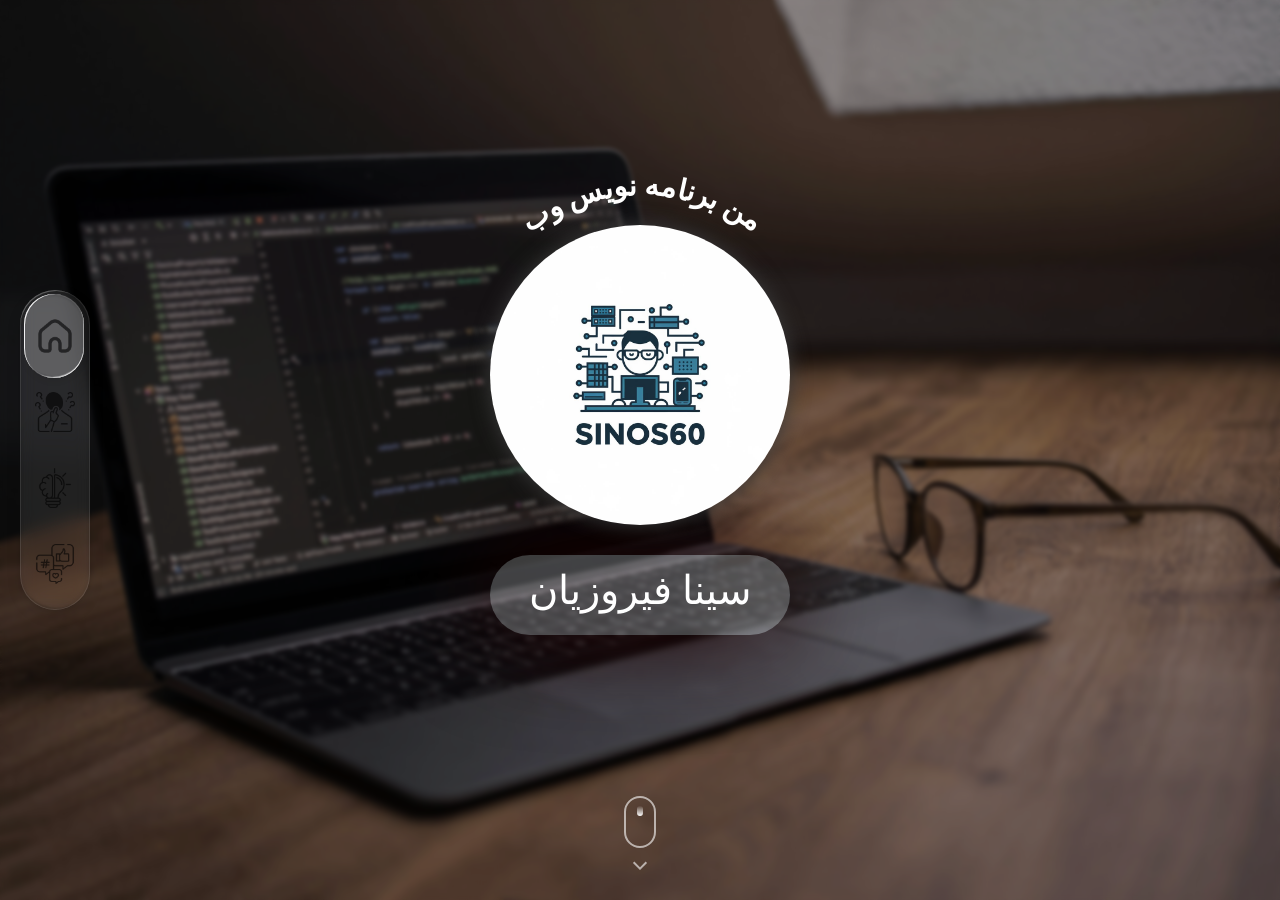
==== commit 92749e0e: "complete social links and change method comment" ====
--- a/index.html
+++ b/index.html
@@ -1,5 +1,6 @@
 <!DOCTYPE html>
 <html lang="en">
+
 <head>
     <meta charset="UTF-8">
     <meta name="viewport" content="width=device-width, initial-scale=1.0">
@@ -43,8 +44,14 @@
 
             transition: opacity .4s ease-in-out, transform .6s ease-in-out;
         }
+
+        .link-socials {
+            color: rgb(0, 0, 0);
+            text-decoration: none;
+        }
     </style>
 </head>
+
 <body>
     <fieldset class="switcher">
         <label class="switcher__option">
@@ -222,26 +229,36 @@
             <div class="links-container text-center" id="socialBox">
                 <h2>Find Me On 👇</h2>
                 <div class="links">
-                    <div class="link">
-                        <div class="txt">@Sinos60</div>
-                        <img src="/img/icon/social/telegram.png" alt="">
-                    </div>
-                    <div class="link">
-                        <div class="txt">Instagram</div>
-                        <img src="/img/icon/social/instagram.png" alt="">
-                    </div>
-                    <div class="link">
-                        <div class="txt">GitHub</div>
-                        <img src="/img/icon/social/github.png" alt="">
-                    </div>
-                    <div class="link">
-                        <div class="txt">09018894512</div>
-                        <img src="/img/icon/social/call.png" alt="">
-                    </div>
-                    <div class="link">
-                        <div class="txt">firuziansina@gmail.com</div>
-                        <img src="/img/icon/social/gmail.png" alt="">
-                    </div>
+                    <a class="link-socials" href="https://t.me/Sinos60" target="_blank">
+                        <div class="link">
+                            <div class="txt">@Sinos60</div>
+                            <img src="/img/icon/social/telegram.png" alt="">
+                        </div>
+                    </a>
+                    <a class="link-socials" href="https://www.instagram.com/sina._.firuzian/" target="_blank">
+                        <div class="link">
+                            <div class="txt">sina._.firuzian</div>
+                            <img src="/img/icon/social/instagram.png" alt="">
+                        </div>
+                    </a>
+                    <a class="link-socials" href="https://github.com/sinafiruzian" target="_blank">
+                        <div class="link">
+                            <div class="txt">GitHub</div>
+                            <img src="/img/icon/social/github.png" alt="">
+                        </div>
+                    </a>
+                    <a class="link-socials" href="tel:09018894512">
+                        <div class="link">
+                            <div class="txt">09018894512</div>
+                            <img src="/img/icon/social/call.png" alt="">
+                        </div>
+                    </a>
+                    <a class="link-socials" href="mailto:firuziansina@gmail.com">
+                        <div class="link">
+                            <div class="txt">firuziansina@gmail.com</div>
+                            <img src="/img/icon/social/gmail.png" alt="">
+                        </div>
+                    </a>
                     <div class="link" id="toggleComments"
                         style="background: rgb(0, 0, 0); color: white; box-shadow: none;">
                         <div class="txt">بازخورد و نظرات</div>
@@ -255,7 +272,8 @@
             <!-- بخش وسط (نوشتن کامنت) -->
             <div class="comment-write" id="commentWrite" dir="rtl">
                 <h5 class="mb-3">نظر خودتو بنویس</h5>
-                <input type="text" id="name" class=" mb-2" placeholder="نام شما">
+                <input type="text" id="name" class="mb-2" placeholder="نام شما">
+                <input type="email" class="mb-2" id="email" name="email" placeholder="ایمیل شما">
                 <textarea id="message" class="mb-2" rows="3" placeholder="نظر شما..."></textarea>
                 <button id="sendComment" class="btn" type="submit"></button>
             </div>
@@ -264,49 +282,75 @@
                 <h5 class="mb-3 text-center">نظرات کاربران</h5>
                 <div class="comment-item">
                     <div class="comment-head">
-                        <h6>مقول:</h6>
-                        <strong>2026/12/2</strong>
-                    </div>
-                    <p>عالی بود 👌</p>
+                        <h6></h6>
+                        <strong></strong>
+                    </div>
+                    <p>هنوز نظری ثبت نشده است.</p>
                 </div>
             </div>
         </div>
     </section>
     <!-- api for comment -->
     <script>
-        const API = "https://resume-comments-api.sina-fzn1400.workers.dev/"; // آدرس Worker خودت
-        const slug = window.location.pathname;
+        const API = "https://resume-comments-api.sina-fzn1400.workers.dev/";
         async function loadComments() {
-            const res = await fetch(`${API}?slug=${slug}`);
+            const res = await fetch(API);
             const data = await res.json();
             const container = document.getElementById("commentsView");
+
+            // حذف کامنت‌های قبلی به جز عنوان
             container.querySelectorAll(".comment-item").forEach(e => e.remove());
+
+            if (data.length === 0) {
+                // اگر دیتابیس خالی است، پیام پیش‌فرض نشان داده شود
+                const item = document.createElement("div");
+                item.classList.add("comment-item");
+                item.innerHTML = `
+            <div class="comment-head">
+                <h6></h6>
+                <strong></strong>
+            </div>
+            <p>هنوز نظری ثبت نشده است.</p>
+        `;
+                container.appendChild(item);
+                return;
+            }
+
             data.forEach(c => {
                 const item = document.createElement("div");
                 item.classList.add("comment-item");
                 item.innerHTML = `
-      <div class="comment-head">
-        <h6>${c.name}:</h6>
-        <strong>${new Date(c.created_at).toLocaleDateString('fa-IR')}</strong>
-      </div>
-      <p>${c.message}</p>
-    `;
+            <div class="comment-head">
+                <h6>${c.name}:</h6>
+                <strong>${new Date(c.created_at).toLocaleDateString('fa-IR')}</strong>
+            </div>
+            <p>${c.message}</p>
+        `;
                 container.appendChild(item);
             });
         }
         document.getElementById("sendComment").addEventListener("click", async (e) => {
             e.preventDefault();
             const name = document.getElementById("name").value.trim();
+            const email = document.getElementById("email").value.trim();
             const message = document.getElementById("message").value.trim();
-            if (!name || !message) return alert("لطفاً نام و پیام را وارد کنید.");
-            await fetch(API, {
-                method: "POST",
-                headers: { "Content-Type": "application/json" },
-                body: JSON.stringify({ slug, name, message })
-            });
-            document.getElementById("name").value = "";
-            document.getElementById("message").value = "";
-            loadComments();
+            if (!name || !email || !message) return alert("لطفاً همه فیلدها را پر کنید.");
+            try {
+                const response = await fetch(API, {
+                    method: "POST",
+                    headers: { "Content-Type": "application/json" },
+                    body: JSON.stringify({ name, email, message })
+                });
+                const result = await response.json();
+                if (result.error) return alert("خطا: " + result.error);
+                document.getElementById("name").value = "";
+                document.getElementById("email").value = "";
+                document.getElementById("message").value = "";
+
+                loadComments();
+            } catch (err) {
+                alert("ارسال کامنت با خطا مواجه شد: " + err.message);
+            }
         });
         loadComments();
     </script>
@@ -331,4 +375,5 @@
         integrity="sha384-FKyoEForCGlyvwx9Hj09JcYn3nv7wiPVlz7YYwJrWVcXK/BmnVDxM+D2scQbITxI"
         crossorigin="anonymous"></script>
 </body>
+
 </html>
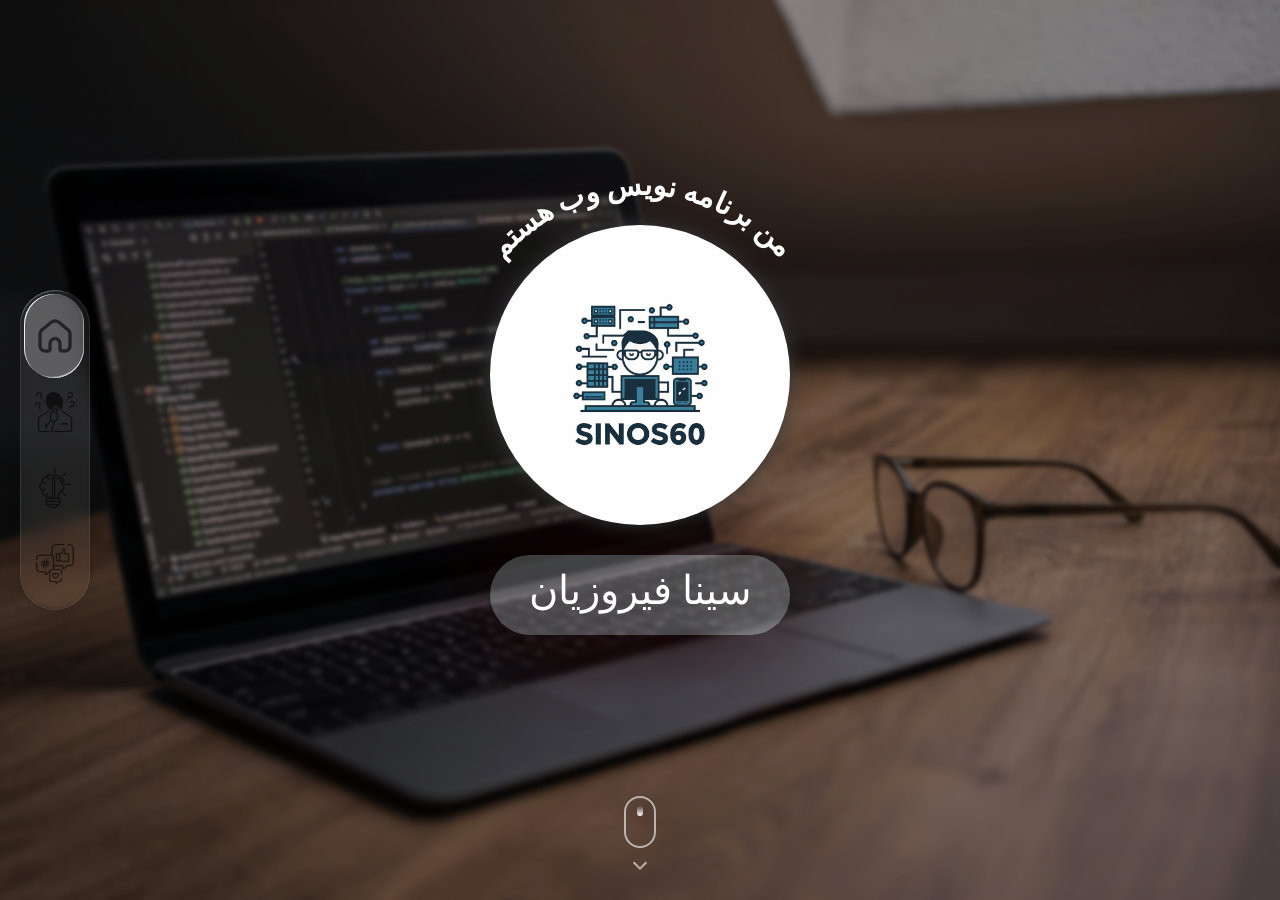
==== commit 40da06f8: "add favicon" ====
--- a/index.html
+++ b/index.html
@@ -7,6 +7,7 @@
     <title>سینا فیروزیان | رزومه</title>
     <meta name="description"
         content="رزومه رسمی سینا فیروزیان؛ معرفی سوابق کاری، مهارت‌ها، پروژه‌ها و راه‌های ارتباطی.">
+    <link rel="icon" href="/img/Sinos60!(2).jpg" type="image/png">
     <link href="https://cdn.jsdelivr.net/npm/bootstrap@5.3.8/dist/css/bootstrap.min.css" rel="stylesheet"
         integrity="sha384-sRIl4kxILFvY47J16cr9ZwB07vP4J8+LH7qKQnuqkuIAvNWLzeN8tE5YBujZqJLB" crossorigin="anonymous">
     <link rel="stylesheet" href="https://fonts.cdnfonts.com/css/iranian-sans">
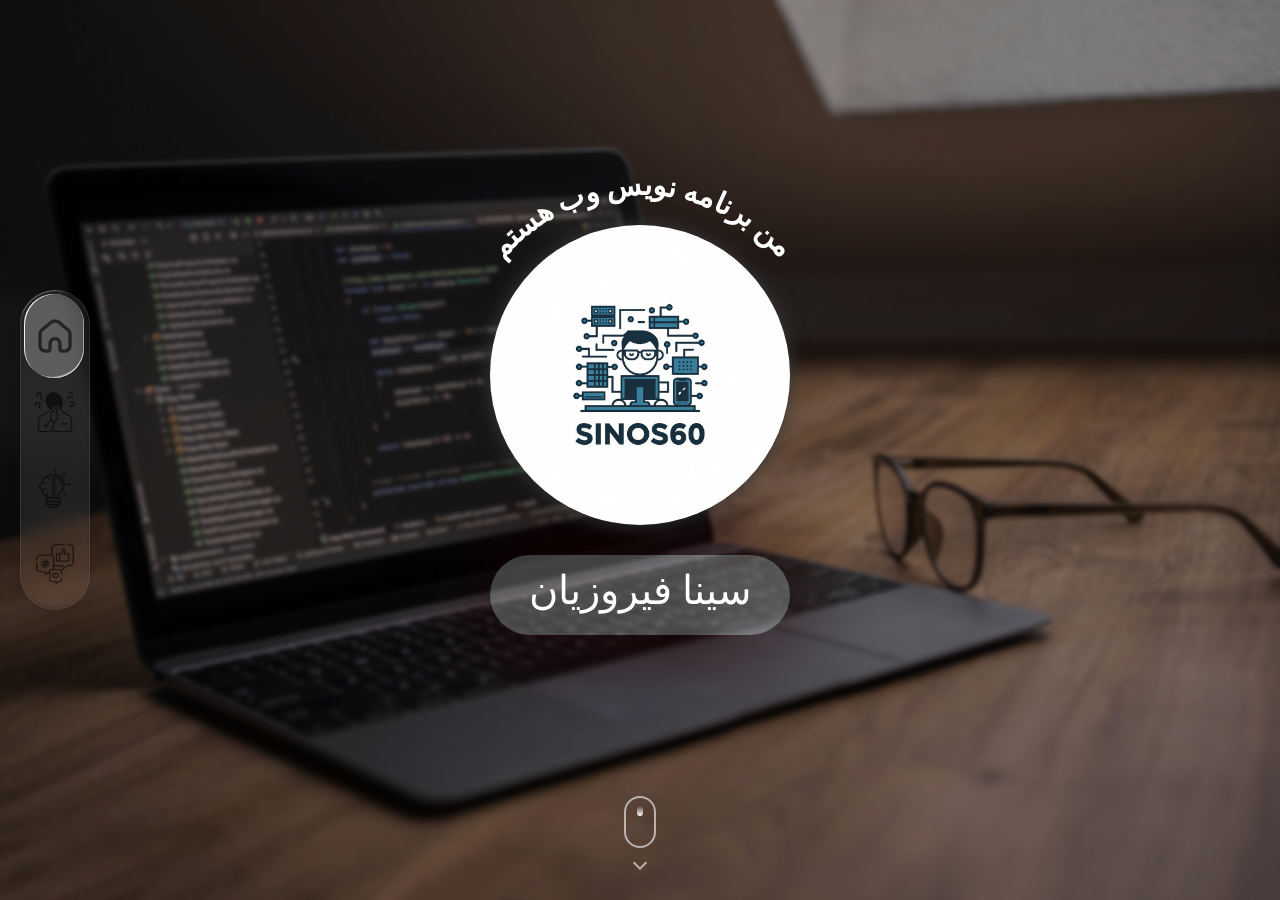
==== commit 56a3f2e8: "add portfolio links" ====
--- a/index.html
+++ b/index.html
@@ -179,15 +179,18 @@
                             <h2>نمونه کارها</h2>
                             <hr>
                             <div class="projects">
-                                <div class="project project-1">
-                                    <div class="project-name">Explore</div>
-                                </div>
-                                <div class="project project-2">
-                                    <div class="project-name">music-pg</div>
-                                </div>
-                                <div class="project project-3">
-                                    <div class="project-name">panel</div>
-                                </div>
+                                <a href="https://sinafiruzian.github.io/Portfolio/Explore.html" target="_blank">
+                                    <div class="project project-1">
+                                    </div>
+                                </a>
+                                <a href="https://sinafiruzian.github.io/Portfolio/trackpage.html" target="_blank">
+                                    <div class="project project-2">
+                                    </div>
+                                </a>
+                                <a href="https://sinafiruzian.github.io/Portfolio/panel.html" target="_blank">
+                                    <div class="project project-3">
+                                    </div>
+                                </a>
                             </div>
                             <hr>
                             <div class="cert-title">
@@ -204,15 +207,18 @@
             <main class="right">
                 <h2>نمونه کارها</h2>
                 <div class="projects">
-                    <div class="project  project-1">
-                        <div class="project-name">Explore</div>
-                    </div>
-                    <div class="project  project-2">
-                        <div class="project-name">music-pg</div>
-                    </div>
-                    <div class="project project-3">
-                        <div class="project-name">panel</div>
-                    </div>
+                    <a href="https://sinafiruzian.github.io/Portfolio/Explore.html" target="_blank">
+                        <div class="project project-1">
+                        </div>
+                    </a>
+                    <a href="https://sinafiruzian.github.io/Portfolio/trackpage.html" target="_blank">
+                        <div class="project project-2">
+                        </div>
+                    </a>
+                    <a href="https://sinafiruzian.github.io/Portfolio/panel.html" target="_blank">
+                        <div class="project project-3">
+                        </div>
+                    </a>
                 </div>
                 <hr>
                 <div class="cert-title">
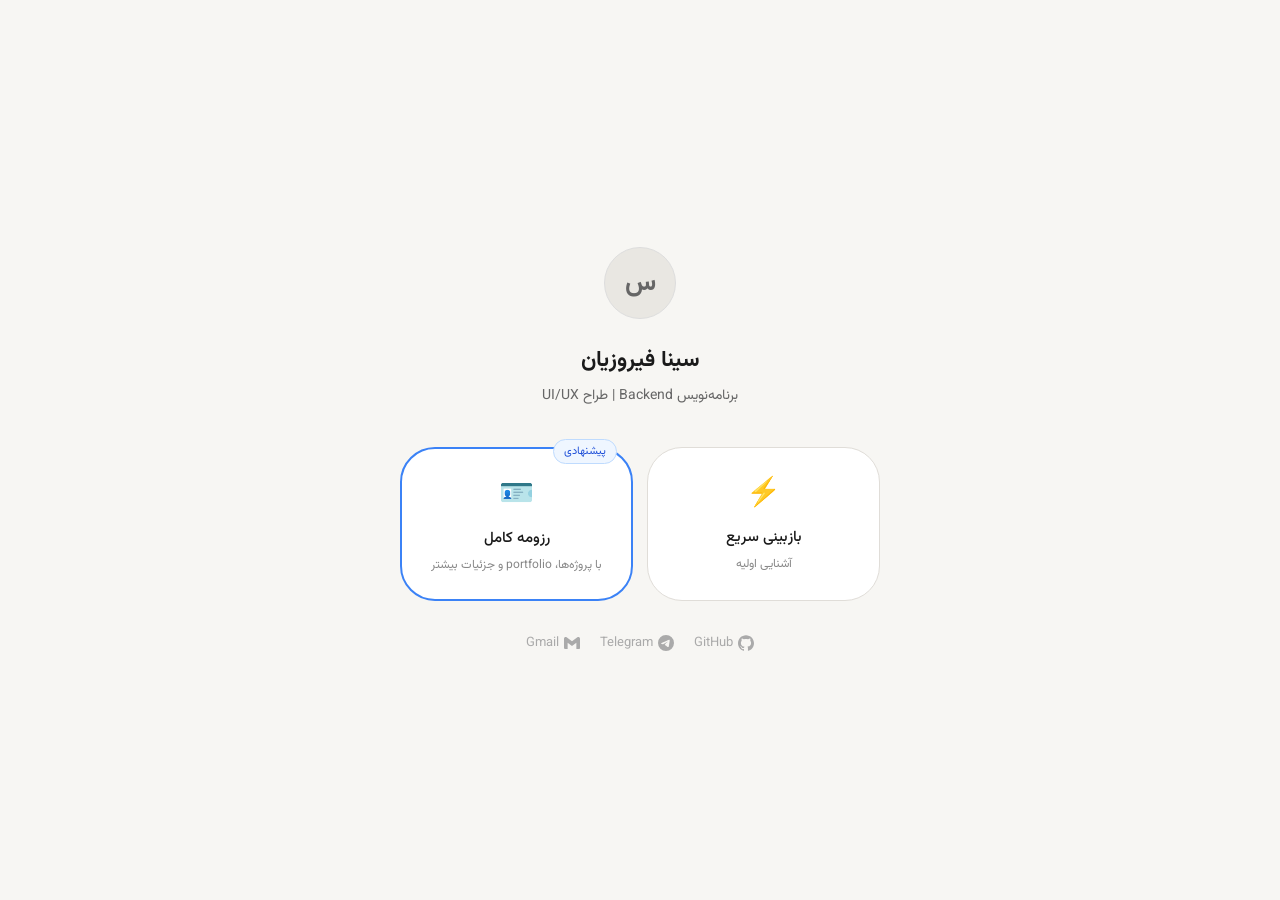
==== commit 24db86f6: "add landing page" ====
--- a/index.html
+++ b/index.html
@@ -1,386 +1,269 @@
 <!DOCTYPE html>
-<html lang="en">
+<html lang="fa" dir="rtl">
 
 <head>
-    <meta charset="UTF-8">
-    <meta name="viewport" content="width=device-width, initial-scale=1.0">
+    <meta charset="UTF-8" />
+    <meta name="viewport" content="width=device-width, initial-scale=1.0" />
     <title>سینا فیروزیان | رزومه</title>
     <meta name="description"
         content="رزومه رسمی سینا فیروزیان؛ معرفی سوابق کاری، مهارت‌ها، پروژه‌ها و راه‌های ارتباطی.">
-    <link rel="icon" href="/img/Sinos60!(2).jpg" type="image/png">
-    <link href="https://cdn.jsdelivr.net/npm/bootstrap@5.3.8/dist/css/bootstrap.min.css" rel="stylesheet"
-        integrity="sha384-sRIl4kxILFvY47J16cr9ZwB07vP4J8+LH7qKQnuqkuIAvNWLzeN8tE5YBujZqJLB" crossorigin="anonymous">
-    <link rel="stylesheet" href="https://fonts.cdnfonts.com/css/iranian-sans">
-    <link rel="stylesheet" href="/css/navigations.css">
-    <link rel="stylesheet" href="/css/stage-1.css">
-    <link rel="stylesheet" href="/css/stage-2.css">
-    <link rel="stylesheet" href="/css/stage-3.css">
-    <link rel="stylesheet" href="/css/stage-4.css">
+    <link rel="preconnect" href="https://fonts.googleapis.com" />
+    <link rel="preconnect" href="https://fonts.gstatic.com" crossorigin />
+    <link href="https://fonts.googleapis.com/css2?family=Vazirmatn:wght@400;500;700&display=swap" rel="stylesheet" />
     <style>
+        *,
+        *::before,
+        *::after {
+            box-sizing: border-box;
+            margin: 0;
+            padding: 0;
+        }
+
         body {
-            font-family: 'Iranian Sans';
-            font-style: normal;
-            font-weight: 800;
-            src: local('Iranian Sans'), url('https://fonts.cdnfonts.com/s/19710/irsans.woff') format('woff');
-        }
-
-
-        .stage {
-            position: fixed;
-            inset: 0;
-            opacity: 0;
-            transform: scale(1.2);
-            pointer-events: none;
-            z-index: 0;
-        }
-
-        .stage.active {
-            opacity: 1;
-            transform: scale(1);
-            pointer-events: auto;
-        }
-
-        .stage {
-            will-change: opacity, transform;
-
-            transition: opacity .4s ease-in-out, transform .6s ease-in-out;
-        }
-
-        .link-socials {
-            color: rgb(0, 0, 0);
+            font-family: 'Vazirmatn', sans-serif;
+            background: #f7f6f3;
+            color: #1a1a1a;
+            min-height: 100vh;
+            display: flex;
+            align-items: center;
+            justify-content: center;
+            padding: 2rem 1rem;
+        }
+
+        .container {
+            max-width: 480px;
+            width: 100%;
+            text-align: center;
+        }
+
+        .avatar {
+            width: 72px;
+            height: 72px;
+            border-radius: 50%;
+            background: #e9e7e2;
+            display: flex;
+            align-items: center;
+            justify-content: center;
+            margin: 0 auto 1.5rem;
+            font-size: 26px;
+            font-weight: 700;
+            color: #666;
+            border: 1px solid #ddd;
+        }
+
+        h1 {
+            font-size: 22px;
+            font-weight: 700;
+            margin-bottom: 0.4rem;
+        }
+
+        .subtitle {
+            font-size: 14px;
+            color: #666;
+            margin-bottom: 0.3rem;
+        }
+
+        .hint {
+            font-size: 12px;
+            color: #aaa;
+            margin-bottom: 2.5rem;
+        }
+
+        .cards {
+            display: grid;
+            grid-template-columns: 1fr 1fr;
+            gap: 14px;
+            margin-bottom: 2rem;
+        }
+
+        .card {
+            background: #fff;
+            border: 1px solid #e0ddd8;
+            border-radius: 35px;
+            padding: 1.5rem 1rem;
             text-decoration: none;
+            color: inherit;
+            display: block;
+            transition: border-color 0.15s, transform 0.1s;
+            position: relative;
+        }
+
+        .card:hover {
+            border-color: #b0aaa0;
+            transform: translateY(-10px);
+        }
+
+        .card.featured {
+            border: 2px solid #3b82f6;
+        }
+
+        .badge {
+            position: absolute;
+            top: -10px;
+            right: 14px;
+            background: #eff6ff;
+            color: #1d4ed8;
+            font-size: 11px;
+            padding: 3px 10px;
+            border-radius: 20px;
+            border: 1px solid #bfdbfe;
+        }
+
+        .card-icon {
+            font-size: 28px;
+            margin-bottom: 10px;
+            display: block;
+        }
+
+        .card-title {
+            font-size: 15px;
+            font-weight: 500;
+            margin-bottom: 6px;
+        }
+
+        .card-desc {
+            font-size: 12px;
+            color: #888;
+            line-height: 1.6;
+        }
+
+        .links {
+            display: flex;
+            gap: 20px;
+            justify-content: center;
+        }
+
+        .links a {
+            font-size: 13px;
+            color: #aaa;
+            text-decoration: none;
+            display: flex;
+            align-items: center;
+            gap: 5px;
+            transition: color 0.15s;
+        }
+
+        .links a:hover {
+            color: #555;
+        }
+
+        .links svg {
+            width: 16px;
+            height: 16px;
+            fill: currentColor;
+        }
+
+        @media (max-width: 360px) {
+            .cards {
+                grid-template-columns: 1fr;
+            }
+        }
+
+        @media (prefers-color-scheme: dark) {
+            body {
+                background: #141414;
+                color: #f0ede8;
+            }
+
+            .avatar {
+                background: #2a2a2a;
+                border-color: #333;
+                color: #999;
+            }
+
+            .subtitle {
+                color: #999;
+            }
+
+            .hint {
+                color: #555;
+            }
+
+            .card {
+                background: #1e1e1e;
+                border-color: #2e2e2e;
+            }
+
+            .card:hover {
+                border-color: #555;
+            }
+
+            .card.featured {
+                border-color: #3b82f6;
+            }
+
+            .badge {
+                background: #1e3a5f;
+                color: #93c5fd;
+                border-color: #2563eb;
+            }
+
+            .card-desc {
+                color: #777;
+            }
+
+            .links a {
+                color: #555;
+            }
+
+            .links a:hover {
+                color: #aaa;
+            }
         }
     </style>
 </head>
 
 <body>
-    <fieldset class="switcher">
-        <label class="switcher__option">
-            <input class="switcher__input" type="radio" name="theme" c-option="1" checked />
-            <img class="icon-style" src="img/icon/home.png" alt="">
-        </label>
-        <label class="switcher__option">
-            <input class="switcher__input" type="radio" name="theme" c-option="2" />
-            <img class="icon-style" src="img/icon/aboutMeLogo.png" alt="">
-        </label>
-        <label class="switcher__option">
-            <input class="switcher__input" type="radio" name="theme" c-option="3" />
-            <img class="icon-style" src="img/icon/skill.png" alt="">
-        </label>
-        <label class="switcher__option">
-            <input class="switcher__input" type="radio" name="theme" c-option="4" />
-            <img class="icon-style" src="img/icon/social.png" alt="">
-        </label>
-    </fieldset>
-    <!-- محتوای سکشن 1 -->
-    <section class="stage stage-1 active header">
-        <div class="head-glasses">
-            <svg class="caption-svg" viewBox="0 0 350 200" preserveAspectRatio="xMidYMid meet">
-                <path id="text-curve" d="M 0 160 A 160 160 0 0 1 300 160" fill="transparent" />
-                <text font-size="25" fill="#333">
-                    <textPath id="typing-text" href="#text-curve" startOffset="50%" text-anchor="middle">
-                    </textPath>
-                </text>
-            </svg>
-            <img src="img/Sinos60!.jpg" alt="" loading="lazy">
-            <div class="caption">
-                <div class="name glass-caption">
-                    <h1>سینا فیروزیان</h1>
-                </div>
-            </div>
-            <!-- دسکتاپ -->
-            <div class="scroll-hint desktop">
-                <div class="mouse">
-                    <div class="wheel"></div>
-                </div>
-                <div class="arrow"></div>
-            </div>
-
-            <!-- موبایل -->
-            <div class="scroll-hint mobile">
-                <div class="scroll-hand"></div>
-            </div>
+    <div class="container">
+
+        <div class="avatar">س</div>
+
+        <h1>سینا فیروزیان</h1>
+        <p class="subtitle">برنامه‌نویس Backend | طراح UI/UX</p>
+        <p class="hint"></p>
+
+        <div class="cards">
+
+            <a href="/quick/index.html" class="card" target="_blank" rel="noopener">
+                <span class="card-icon">⚡</span>
+                <p class="card-title">بازبینی سریع</p>
+                <p class="card-desc">آشنایی اولیه</p>
+            </a>
+
+            <a href="/full/index.html" class="card featured" target="_blank" rel="noopener">
+                <span class="badge">پیشنهادی</span>
+                <span class="card-icon">🪪</span>
+                <p class="card-title">رزومه کامل</p>
+                <p class="card-desc">با پروژه‌ها، portfolio و جزئیات بیشتر</p>
+            </a>
+
         </div>
-    </section>
-    <!-- محتوای سکشن 2 -->
-    <section id="about" class="stage stage-2 about">
-        <video class="bg-video" loop muted playsinline>
-            <source src="/img/stage-2/stage-2.webm" type="video/webm">
-        </video>
-        <div class="stage-2-content">
-            <h3>پیام را بکشید و جابه‌جا کنید</h3>
-            <div id="chatBody"></div>
+
+        <div class="links">
+            <a href="https://github.com/sinafiruzian" target="_blank" rel="noopener">
+                <svg viewBox="0 0 24 24" xmlns="http://www.w3.org/2000/svg">
+                    <path
+                        d="M12 .297c-6.63 0-12 5.373-12 12 0 5.303 3.438 9.8 8.205 11.385.6.113.82-.258.82-.577 0-.285-.01-1.04-.015-2.04-3.338.724-4.042-1.61-4.042-1.61C4.422 18.07 3.633 17.7 3.633 17.7c-1.087-.744.084-.729.084-.729 1.205.084 1.838 1.236 1.838 1.236 1.07 1.835 2.809 1.305 3.495.998.108-.776.417-1.305.76-1.605-2.665-.3-5.466-1.332-5.466-5.93 0-1.31.465-2.38 1.235-3.22-.135-.303-.54-1.523.105-3.176 0 0 1.005-.322 3.3 1.23.96-.267 1.98-.399 3-.405 1.02.006 2.04.138 3 .405 2.28-1.552 3.285-1.23 3.285-1.23.645 1.653.24 2.873.12 3.176.765.84 1.23 1.91 1.23 3.22 0 4.61-2.805 5.625-5.475 5.92.42.36.81 1.096.81 2.22 0 1.606-.015 2.896-.015 3.286 0 .315.21.69.825.57C20.565 22.092 24 17.592 24 12.297c0-6.627-5.373-12-12-12" />
+                </svg>
+                GitHub
+            </a>
+            <a href="https://t.me/Sinos60" target="_blank" rel="noopener">
+                <svg viewBox="0 0 24 24" xmlns="http://www.w3.org/2000/svg">
+                    <path
+                        d="M11.944 0A12 12 0 0 0 0 12a12 12 0 0 0 12 12 12 12 0 0 0 12-12A12 12 0 0 0 12 0a12 12 0 0 0-.056 0zm4.962 7.224c.1-.002.321.023.465.14a.506.506 0 0 1 .171.325c.016.093.036.306.02.472-.18 1.898-.962 6.502-1.36 8.627-.168.9-.499 1.201-.82 1.23-.696.065-1.225-.46-1.9-.902-1.056-.693-1.653-1.124-2.678-1.8-1.185-.78-.417-1.21.258-1.91.177-.184 3.247-2.977 3.307-3.23.007-.032.014-.15-.056-.212s-.174-.041-.249-.024c-.106.024-1.793 1.14-5.061 3.345-.48.33-.913.49-1.302.48-.428-.008-1.252-.241-1.865-.44-.752-.245-1.349-.374-1.297-.789.027-.216.325-.437.893-.663 3.498-1.524 5.83-2.529 6.998-3.014 3.332-1.386 4.025-1.627 4.476-1.635z" />
+                </svg>
+                Telegram
+            </a>
+            <a href="mailto:firuziansina@gmail.com">
+                <svg viewBox="0 0 24 24" xmlns="http://www.w3.org/2000/svg">
+                    <path
+                        d="M24 5.457v13.909c0 .904-.732 1.636-1.636 1.636h-3.819V11.73L12 16.64l-6.545-4.91v9.273H1.636A1.636 1.636 0 0 1 0 19.366V5.457c0-2.023 2.309-3.178 3.927-1.964L5.455 4.64 12 9.548l6.545-4.91 1.528-1.145C21.69 2.28 24 3.434 24 5.457z" />
+                </svg>
+                Gmail
+            </a>
         </div>
-    </section>
-    <!-- محتوای سکشن 3 -->
-    <section id="stage-3" class="stage stage-3">
-        <div class="layout">
-            <!-- ستون چپ: مهارت‌ها -->
-            <aside class="skills-area">
-                <section class="skills">
-                    <h3 class="mb-5  head-skill text-center">Qualifications</h3>
-                    <div class="skill" data-percent="100">
-                        <div class="skill-box">
-                            <span class="skill-name">BootStrap</span>
-                            <div class="fill"></div>
-                        </div>
-                    </div>
-                    <div class="skill" data-percent="90">
-                        <div class="skill-box">
-                            <span class="skill-name">HTML</span>
-                            <div class="fill"></div>
-                        </div>
-                    </div>
-                    <div class="skill" data-percent="85">
-                        <div class="skill-box">
-                            <span class="skill-name">CSS</span>
-                            <div class="fill"></div>
-                        </div>
-                    </div>
-                    <div class="skill" data-percent="80">
-                        <div class="skill-box">
-                            <span class="skill-name">English</span>
-                            <div class="fill"></div>
-                        </div>
-                    </div>
-                    <div class="skill" data-percent="70">
-                        <div class="skill-box">
-                            <span class="skill-name">SQL</span>
-                            <div class="fill"></div>
-                        </div>
-                    </div>
-                    <div class="skill" data-percent="65">
-                        <div class="skill-box">
-                            <span class="skill-name">Django</span>
-                            <div class="fill"></div>
-                        </div>
-                    </div>
-                    <div class="skill" data-percent="55">
-                        <div class="skill-box">
-                            <span class="skill-name">Python</span>
-                            <div class="fill"></div>
-                        </div>
-                    </div>
-                    <div class="skill" data-percent="40">
-                        <div class="skill-box">
-                            <span class="skill-name">JavaScript</span>
-                            <div class="fill"></div>
-                        </div>
-                    </div>
-                    <div class="skill openmodal" data-percent="100" onclick="openModal()">
-                        <div class="skill-box">
-                            <span id="skill-name" class="skill-name pt-2">نمونه کار و مدارک</span>
-                            <div id="fill" class="fill ProjectCertificate"></div>
-                        </div>
-                    </div>
-                    <div class="modal">
-                        <div class="modal-content">
-                            <span class="close" onclick="closeModal()">×</span>
-                            <h2>نمونه کارها</h2>
-                            <hr>
-                            <div class="projects">
-                                <a href="https://sinafiruzian.github.io/Portfolio/Explore.html" target="_blank">
-                                    <div class="project project-1">
-                                    </div>
-                                </a>
-                                <a href="https://sinafiruzian.github.io/Portfolio/trackpage.html" target="_blank">
-                                    <div class="project project-2">
-                                    </div>
-                                </a>
-                                <a href="https://sinafiruzian.github.io/Portfolio/panel.html" target="_blank">
-                                    <div class="project project-3">
-                                    </div>
-                                </a>
-                            </div>
-                            <hr>
-                            <div class="cert-title">
-                                <h2 class="text-center">مدارک
-                                </h2>
-                                <hr>
-                            </div>
-                            <div class="cert">چیزی یافت نشد!</div>
-                        </div>
-                    </div>
-                </section>
-            </aside>
-            <!-- ستون راست: نمونه کار -->
-            <main class="right">
-                <h2>نمونه کارها</h2>
-                <div class="projects">
-                    <a href="https://sinafiruzian.github.io/Portfolio/Explore.html" target="_blank">
-                        <div class="project project-1">
-                        </div>
-                    </a>
-                    <a href="https://sinafiruzian.github.io/Portfolio/trackpage.html" target="_blank">
-                        <div class="project project-2">
-                        </div>
-                    </a>
-                    <a href="https://sinafiruzian.github.io/Portfolio/panel.html" target="_blank">
-                        <div class="project project-3">
-                        </div>
-                    </a>
-                </div>
-                <hr>
-                <div class="cert-title">
-                    <h2 class="text-center">مدارک
-                    </h2>
-                    <hr>
-                </div>
-                <div class="cert">چیزی یافت نشد!</div>
-            </main>
-        </div>
-    </section>
-    <!-- محتوای سکشن 4 -->
-    <section class="stage stage-4" style="overflow-y: auto;">
-        <div class="main-wrapper">
-            <div class="links-container text-center" id="socialBox">
-                <h2>Find Me On 👇</h2>
-                <div class="links">
-                    <a class="link-socials" href="https://t.me/Sinos60" target="_blank">
-                        <div class="link">
-                            <div class="txt">@Sinos60</div>
-                            <img src="/img/icon/social/telegram.png" alt="">
-                        </div>
-                    </a>
-                    <a class="link-socials" href="https://www.instagram.com/sina._.firuzian/" target="_blank">
-                        <div class="link">
-                            <div class="txt">sina._.firuzian</div>
-                            <img src="/img/icon/social/instagram.png" alt="">
-                        </div>
-                    </a>
-                    <a class="link-socials" href="https://github.com/sinafiruzian" target="_blank">
-                        <div class="link">
-                            <div class="txt">GitHub</div>
-                            <img src="/img/icon/social/github.png" alt="">
-                        </div>
-                    </a>
-                    <a class="link-socials" href="tel:09018894512">
-                        <div class="link">
-                            <div class="txt">09018894512</div>
-                            <img src="/img/icon/social/call.png" alt="">
-                        </div>
-                    </a>
-                    <a class="link-socials" href="mailto:firuziansina@gmail.com">
-                        <div class="link">
-                            <div class="txt">firuziansina@gmail.com</div>
-                            <img src="/img/icon/social/gmail.png" alt="">
-                        </div>
-                    </a>
-                    <div class="link" id="toggleComments"
-                        style="background: rgb(0, 0, 0); color: white; box-shadow: none;">
-                        <div class="txt">بازخورد و نظرات</div>
-                        <img src="/img/icon/social/chat.png" alt="">
-                    </div>
-                </div>
-                <div class="footer">
-                    © 2026 – Sinos60 | تمامی حقوق محفوظ است
-                </div>
-            </div>
-            <!-- بخش وسط (نوشتن کامنت) -->
-            <div class="comment-write" id="commentWrite" dir="rtl">
-                <h5 class="mb-3">نظر خودتو بنویس</h5>
-                <input type="text" id="name" class="mb-2" placeholder="نام شما">
-                <input type="email" class="mb-2" id="email" name="email" placeholder="ایمیل شما">
-                <textarea id="message" class="mb-2" rows="3" placeholder="نظر شما..."></textarea>
-                <button id="sendComment" class="btn" type="submit"></button>
-            </div>
-            <!-- پنل نمایش کامنت‌ها -->
-            <div class="comments-view" id="commentsView" dir="rtl">
-                <h5 class="mb-3 text-center">نظرات کاربران</h5>
-                <div class="comment-item">
-                    <div class="comment-head">
-                        <h6></h6>
-                        <strong></strong>
-                    </div>
-                    <p>هنوز نظری ثبت نشده است.</p>
-                </div>
-            </div>
-        </div>
-    </section>
-    <!-- api for comment -->
-    <script>
-        const API = "https://resume-comments-api.sina-fzn1400.workers.dev/";
-        async function loadComments() {
-            const res = await fetch(API);
-            const data = await res.json();
-            const container = document.getElementById("commentsView");
-
-            // حذف کامنت‌های قبلی به جز عنوان
-            container.querySelectorAll(".comment-item").forEach(e => e.remove());
-
-            if (data.length === 0) {
-                // اگر دیتابیس خالی است، پیام پیش‌فرض نشان داده شود
-                const item = document.createElement("div");
-                item.classList.add("comment-item");
-                item.innerHTML = `
-            <div class="comment-head">
-                <h6></h6>
-                <strong></strong>
-            </div>
-            <p>هنوز نظری ثبت نشده است.</p>
-        `;
-                container.appendChild(item);
-                return;
-            }
-
-            data.forEach(c => {
-                const item = document.createElement("div");
-                item.classList.add("comment-item");
-                item.innerHTML = `
-            <div class="comment-head">
-                <h6>${c.name}:</h6>
-                <strong>${new Date(c.created_at).toLocaleDateString('fa-IR')}</strong>
-            </div>
-            <p>${c.message}</p>
-        `;
-                container.appendChild(item);
-            });
-        }
-        document.getElementById("sendComment").addEventListener("click", async (e) => {
-            e.preventDefault();
-            const name = document.getElementById("name").value.trim();
-            const email = document.getElementById("email").value.trim();
-            const message = document.getElementById("message").value.trim();
-            if (!name || !email || !message) return alert("لطفاً همه فیلدها را پر کنید.");
-            try {
-                const response = await fetch(API, {
-                    method: "POST",
-                    headers: { "Content-Type": "application/json" },
-                    body: JSON.stringify({ name, email, message })
-                });
-                const result = await response.json();
-                if (result.error) return alert("خطا: " + result.error);
-                document.getElementById("name").value = "";
-                document.getElementById("email").value = "";
-                document.getElementById("message").value = "";
-
-                loadComments();
-            } catch (err) {
-                alert("ارسال کامنت با خطا مواجه شد: " + err.message);
-            }
-        });
-        loadComments();
-    </script>
-    <!-- open modal stage-3 just in *>450px(controling on Css) -->
-    <script>
-        function openModal() {
-            const modal = document.querySelector('.modal');
-            modal.style.display = 'block';
-            setTimeout(() => modal.classList.add('active'), 10);
-        }
-        function closeModal() {
-            const modal = document.querySelector('.modal');
-            modal.classList.remove('active');
-            setTimeout(() => modal.style.display = 'none', 500);
-        }
-    </script>
-    <script src="/js/stage-4.js"></script>
-    <script src="/js/stages-scroll.js"></script>
-    <script src="/js/TypingEffect.js"></script>
-    <script src="/js/stage-2.js"></script>
-    <script src="https://cdn.jsdelivr.net/npm/bootstrap@5.3.8/dist/js/bootstrap.bundle.min.js"
-        integrity="sha384-FKyoEForCGlyvwx9Hj09JcYn3nv7wiPVlz7YYwJrWVcXK/BmnVDxM+D2scQbITxI"
-        crossorigin="anonymous"></script>
+
+    </div>
 </body>
 
 </html>
